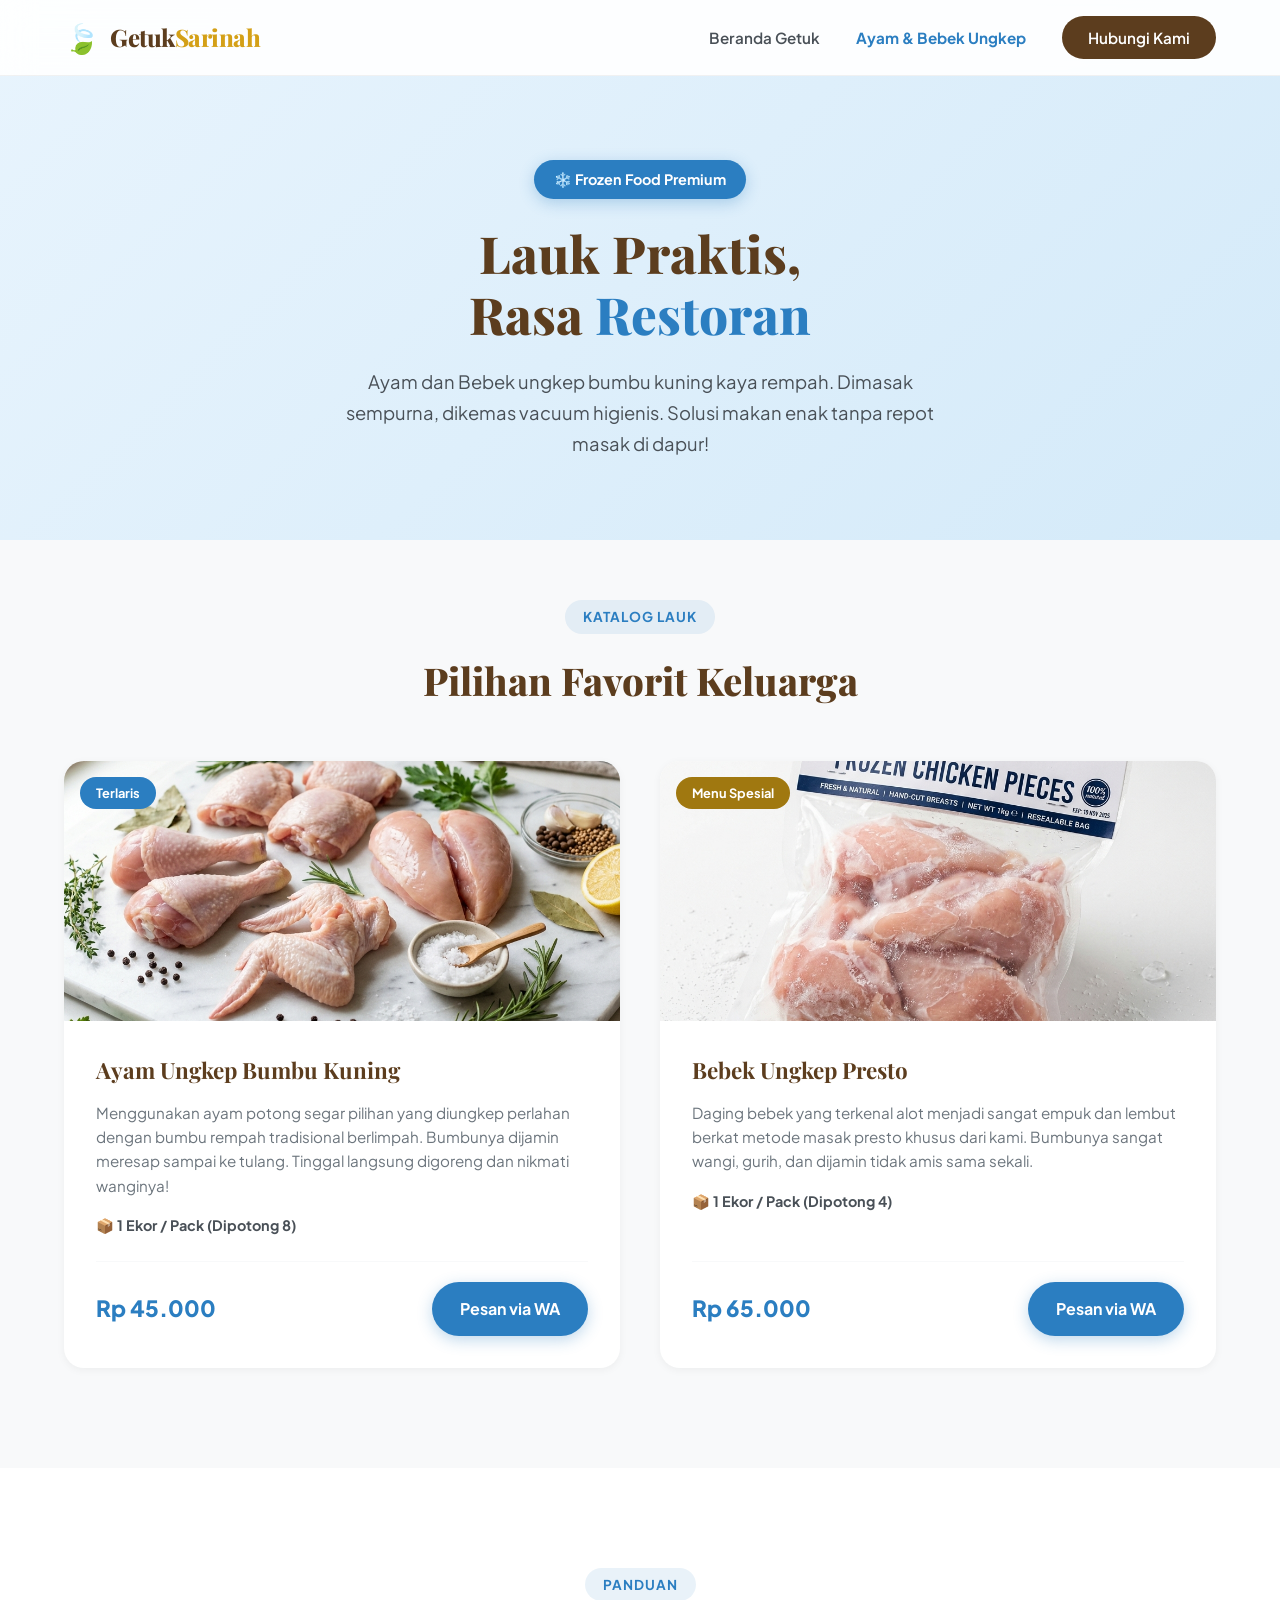
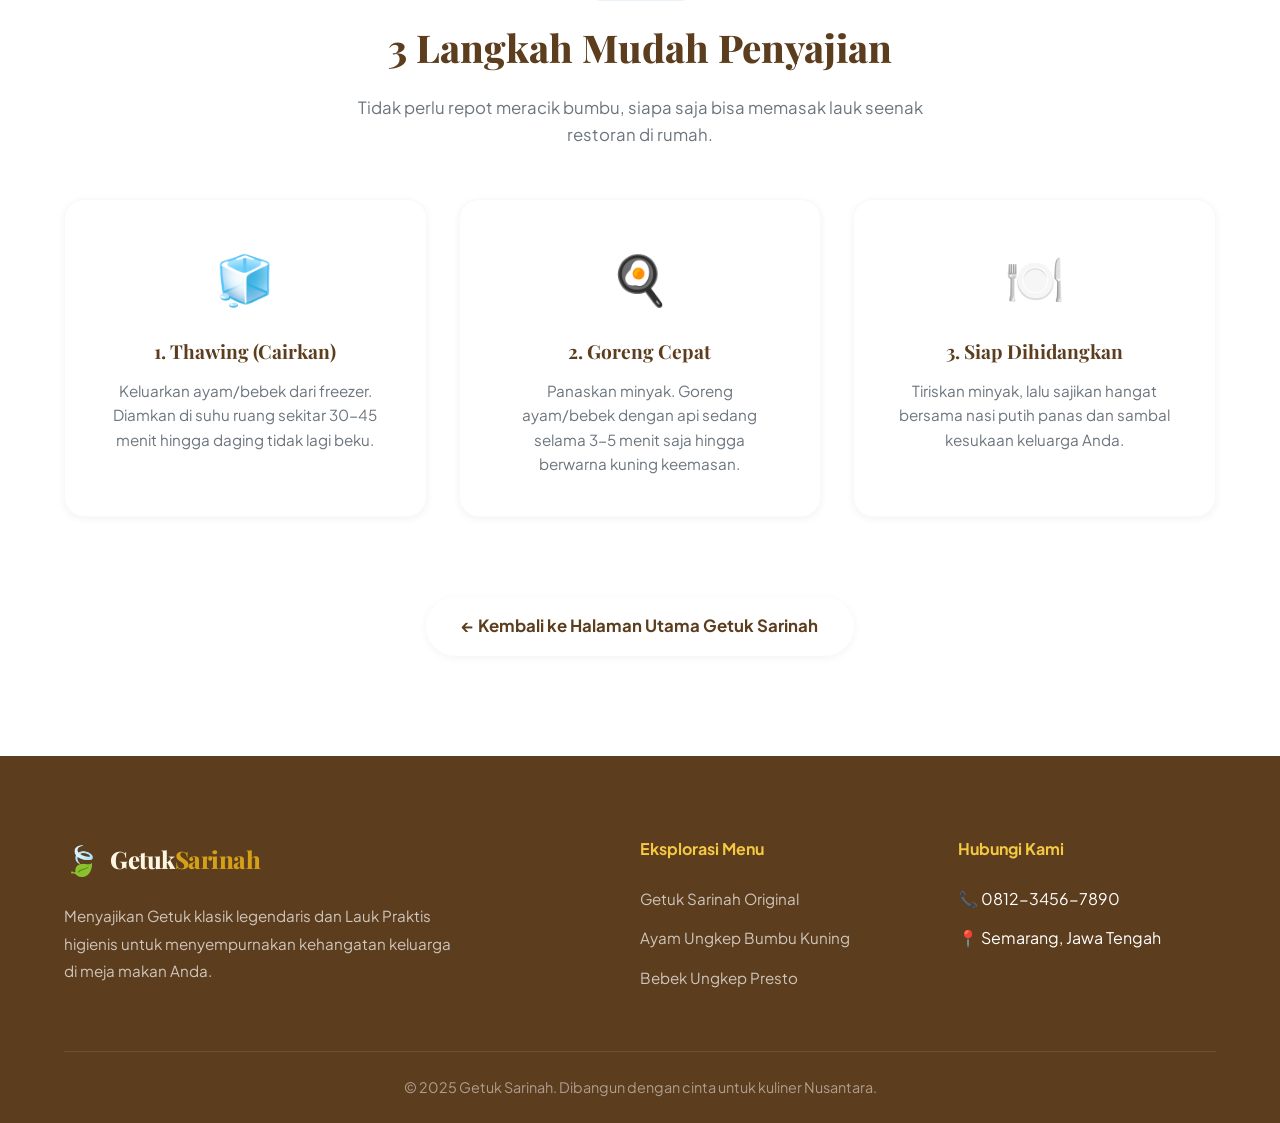
==== ayam.html @ 30c28d4f "initial commit: web for shopping" ====
<!DOCTYPE html>
<html lang="id">
<head>
  <meta charset="UTF-8" />
  <meta name="viewport" content="width=device-width, initial-scale=1.0" />
  <title>Lauk Praktis Ayam & Bebek Ungkep - Getuk Sarinah</title>
  <meta name="description" content="Lauk praktis Ayam & Bebek Ungkep bumbu kuning dari Getuk Sarinah. Siap goreng, lezat, dan higienis!" />
  <link rel="preconnect" href="https://fonts.googleapis.com" />
  <link rel="preconnect" href="https://fonts.gstatic.com" crossorigin />
  <link href="https://fonts.googleapis.com/css2?family=Playfair+Display:wght@600;700;800&family=Plus+Jakarta+Sans:wght@400;500;600;700&display=swap" rel="stylesheet" />
  <link rel="stylesheet" href="style.css" />
</head>
<body style="background: var(--gray-100);">

  <!-- NAVBAR -->
  <nav class="navbar" id="navbar">
    <div class="nav-container">
      <a href="index.html" class="logo">
        <span class="logo-icon">🍃</span>
        <span class="logo-text">Getuk<span class="logo-accent">Sarinah</span></span>
      </a>
      <ul class="nav-links" id="navLinks">
        <li><a href="index.html">Beranda Getuk</a></li>
        <li><a href="ayam.html" style="color: var(--blue); font-weight: 700;">Ayam & Bebek Ungkep</a></li>
        <li><a href="index.html#kontak" class="nav-cta">Hubungi Kami</a></li>
      </ul>
      <button class="hamburger" id="hamburger" aria-label="Menu">
        <span></span><span></span><span></span>
      </button>
    </div>
  </nav>

  <!-- HERO AYAM -->
  <section class="hero-ayam">
    <div class="hero-ayam-content">
      <span class="hero-badge blue">❄️ Frozen Food Premium</span>
      <h1>Lauk Praktis,<br/>Rasa <span class="highlight-blue">Restoran</span></h1>
      <p>Ayam dan Bebek ungkep bumbu kuning kaya rempah. Dimasak sempurna, dikemas vacuum higienis. Solusi makan enak tanpa repot masak di dapur!</p>
    </div>
  </section>

  <!-- PRODUK AYAM & BEBEK -->
  <section class="produk" id="produk" style="padding-top: 60px;">
    <div class="container">
      <div class="section-header">
        <span class="section-tag" style="background: rgba(43,126,193,0.1); color: var(--blue);">Katalog Lauk</span>
        <h2 class="section-title">Pilihan Favorit Keluarga</h2>
      </div>

      <div class="produk-grid">
        
        <!-- AYAM UNGKEP -->
        <div class="produk-card vertical">
          <div class="card-badge" style="background: var(--blue);">Terlaris</div>
          <div class="card-img-wrap">
            <img src="images/ayam_potong.png" alt="Ayam Ungkep Bumbu Kuning" loading="lazy"/>
          </div>
          <div class="card-body">
            <h4>Ayam Ungkep Bumbu Kuning</h4>
            <p>Menggunakan ayam potong segar pilihan yang diungkep perlahan dengan bumbu rempah tradisional berlimpah. Bumbunya dijamin meresap sampai ke tulang. Tinggal langsung digoreng dan nikmati wanginya!</p>
            <div class="card-weight">📦 1 Ekor / Pack (Dipotong 8)</div>
            <div class="card-footer">
              <span class="card-price" style="color: var(--blue);">Rp 45.000</span>
              <a href="https://wa.me/6281234567890?text=Halo! Saya mau pesan Ayam Ungkep Bumbu Kuning" target="_blank" class="btn-order" style="background: var(--blue); box-shadow: 0 4px 15px rgba(43,126,193,0.3);">Pesan via WA</a>
            </div>
          </div>
        </div>

        <!-- BEBEK UNGKEP -->
        <div class="produk-card vertical">
          <div class="card-badge" style="background: var(--mustard-dark);">Menu Spesial</div>
          <div class="card-img-wrap">
            <img src="images/ayam_frozen_hero.png" alt="Bebek Ungkep Presto" loading="lazy"/>
          </div>
          <div class="card-body">
            <h4>Bebek Ungkep Presto</h4>
            <p>Daging bebek yang terkenal alot menjadi sangat empuk dan lembut berkat metode masak presto khusus dari kami. Bumbunya sangat wangi, gurih, dan dijamin tidak amis sama sekali.</p>
            <div class="card-weight">📦 1 Ekor / Pack (Dipotong 4)</div>
            <div class="card-footer">
              <span class="card-price" style="color: var(--blue);">Rp 65.000</span>
              <a href="https://wa.me/6281234567890?text=Halo! Saya mau pesan Bebek Ungkep Presto" target="_blank" class="btn-order" style="background: var(--blue); box-shadow: 0 4px 15px rgba(43,126,193,0.3);">Pesan via WA</a>
            </div>
          </div>
        </div>

      </div>
    </div>
  </section>

  <!-- CARA PENYAJIAN -->
  <section class="penyajian" style="background: var(--white); padding: 100px 0;">
    <div class="container">
       <div class="section-header">
         <span class="section-tag" style="background: rgba(43,126,193,0.1); color: var(--blue);">Panduan</span>
         <h2 class="section-title">3 Langkah Mudah Penyajian</h2>
         <p class="section-desc">Tidak perlu repot meracik bumbu, siapa saja bisa memasak lauk seenak restoran di rumah.</p>
       </div>
       <div class="steps-grid">
         <div class="step-card">
           <div class="step-icon">🧊</div>
           <h4>1. Thawing (Cairkan)</h4>
           <p>Keluarkan ayam/bebek dari freezer. Diamkan di suhu ruang sekitar 30-45 menit hingga daging tidak lagi beku.</p>
         </div>
         <div class="step-card">
           <div class="step-icon">🍳</div>
           <h4>2. Goreng Cepat</h4>
           <p>Panaskan minyak. Goreng ayam/bebek dengan api sedang selama 3-5 menit saja hingga berwarna kuning keemasan.</p>
         </div>
         <div class="step-card">
           <div class="step-icon">🍽️</div>
           <h4>3. Siap Dihidangkan</h4>
           <p>Tiriskan minyak, lalu sajikan hangat bersama nasi putih panas dan sambal kesukaan keluarga Anda.</p>
         </div>
       </div>
       
       <div style="text-align: center; margin-top: 80px;">
        <a href="index.html" class="btn-secondary">← Kembali ke Halaman Utama Getuk Sarinah</a>
      </div>
    </div>
  </section>

  <!-- FOOTER -->
  <footer class="footer">
    <div class="container">
      <div class="footer-top" style="grid-template-columns: 2fr 1fr 1fr;">
        <div class="footer-brand">
          <a href="index.html" class="logo">
            <span class="logo-icon">🍃</span>
            <span class="logo-text">Getuk<span class="logo-accent">Sarinah</span></span>
          </a>
          <p>Menyajikan Getuk klasik legendaris dan Lauk Praktis higienis untuk menyempurnakan kehangatan keluarga di meja makan Anda.</p>
        </div>
        <div class="footer-links">
          <h5>Eksplorasi Menu</h5>
          <ul>
            <li><a href="index.html#produk">Getuk Sarinah Original</a></li>
            <li><a href="ayam.html">Ayam Ungkep Bumbu Kuning</a></li>
            <li><a href="ayam.html">Bebek Ungkep Presto</a></li>
          </ul>
        </div>
        <div class="footer-links">
          <h5>Hubungi Kami</h5>
          <ul>
            <li>📞 0812-3456-7890</li>
            <li>📍 Semarang, Jawa Tengah</li>
          </ul>
        </div>
      </div>
      <div class="footer-bottom">
        <p>© 2025 Getuk Sarinah. Dibangun dengan cinta untuk kuliner Nusantara.</p>
      </div>
    </div>
  </footer>

  <script src="script.js"></script>
</body>
</html>
---- style.css ----
/* ===== RESET & BASE ===== */
*, *::before, *::after { box-sizing: border-box; margin: 0; padding: 0; }

:root {
  --mustard: #D4A017;
  --mustard-light: #F5C842;
  --mustard-dark: #A07810;
  --brown: #5C3D1E;
  --brown-light: #8B5E3C;
  --cream: #FDF6E3;
  --cream-dark: #F5EDD0;
  --blue-frost: #E8F4FD;
  --blue: #2B7EC1;
  --white: #FFFFFF;
  --gray-100: #F8F9FA;
  --gray-200: #E9ECEF;
  --gray-500: #6C757D;
  --gray-700: #495057;
  --gray-900: #212529;
  --green: #25D366;
  --shadow-sm: 0 2px 8px rgba(0,0,0,0.05);
  --shadow-md: 0 8px 24px rgba(0,0,0,0.08);
  --shadow-lg: 0 16px 48px rgba(0,0,0,0.12);
  --radius: 20px;
  --radius-sm: 10px;
  --transition: all 0.3s cubic-bezier(0.4, 0, 0.2, 1);
}

html { scroll-behavior: smooth; }

body {
  font-family: 'Plus Jakarta Sans', sans-serif;
  background: var(--white);
  color: var(--gray-900);
  line-height: 1.6;
  overflow-x: hidden;
}

.container { max-width: 1200px; margin: 0 auto; padding: 0 24px; }
img { max-width: 100%; height: auto; display: block; }
a { text-decoration: none; color: inherit; }

/* ===== NAVBAR ===== */
.navbar {
  position: fixed; top: 0; left: 0; width: 100%; z-index: 1000;
  background: rgba(255,255,255,0.92); backdrop-filter: blur(16px);
  border-bottom: 1px solid rgba(0,0,0,0.05); transition: var(--transition);
}
.navbar.scrolled { box-shadow: var(--shadow-md); padding: 5px 0; }
.nav-container {
  max-width: 1200px; margin: 0 auto; padding: 0 24px;
  display: flex; align-items: center; justify-content: space-between; height: 75px; transition: var(--transition);
}
.logo { display: flex; align-items: center; gap: 10px; }
.logo-icon { font-size: 1.8rem; }
.logo-text { font-family: 'Playfair Display', serif; font-size: 1.5rem; font-weight: 800; color: var(--brown); letter-spacing: -0.5px; }
.logo-accent { color: var(--mustard); }
.nav-links { display: flex; align-items: center; gap: 36px; list-style: none; }
.nav-links a { font-size: 0.95rem; font-weight: 600; color: var(--gray-700); transition: var(--transition); position: relative; }
.nav-links a::after {
  content: ''; position: absolute; width: 0; height: 2px; bottom: -4px; left: 0;
  background-color: var(--mustard); transition: var(--transition);
}
.nav-links a:hover { color: var(--mustard-dark); }
.nav-links a:hover::after { width: 100%; }
.nav-cta {
  background: var(--brown); color: var(--white) !important;
  padding: 12px 26px; border-radius: 50px;
  font-weight: 600 !important; transition: var(--transition) !important;
}
.nav-cta::after { display: none; }
.nav-cta:hover { background: var(--mustard-dark) !important; transform: translateY(-2px); box-shadow: 0 4px 16px rgba(92, 61, 30, 0.3); }
.hamburger { display: none; flex-direction: column; gap: 5px; cursor: pointer; background: none; border: none; padding: 4px; }
.hamburger span { display: block; width: 24px; height: 2px; background: var(--brown); border-radius: 2px; transition: var(--transition); }

/* ===== SECTION HEADER ===== */
.section-header { text-align: center; margin-bottom: 50px; }
.section-tag {
  display: inline-block; background: rgba(212,160,23,0.1); color: var(--mustard-dark);
  padding: 6px 18px; border-radius: 50px; font-size: 0.85rem; font-weight: 700; margin-bottom: 16px; text-transform: uppercase; letter-spacing: 1px;
}
.section-title { font-family: 'Playfair Display', serif; font-size: clamp(2rem, 3vw, 2.8rem); font-weight: 800; color: var(--brown); margin-bottom: 16px; }
.section-desc { color: var(--gray-500); max-width: 600px; margin: 0 auto; font-size: 1.05rem; }

/* ===== HERO ===== */
.hero {
  min-height: 100vh; padding: 120px 24px 60px;
  background: linear-gradient(135deg, var(--cream) 0%, #FFF8E7 100%);
  position: relative; overflow: hidden; display: flex; align-items: center;
}
.hero-bg-shapes { position: absolute; inset: 0; pointer-events: none; }
.shape { position: absolute; border-radius: 50%; background: linear-gradient(135deg, rgba(212,160,23,0.08), rgba(245,200,66,0.04)); }
.shape-1 { width: 700px; height: 700px; top: -250px; right: -150px; }
.shape-2 { width: 500px; height: 500px; bottom: -200px; left: -150px; }

.hero-container {
  max-width: 1200px; margin: 0 auto; width: 100%;
  display: grid; grid-template-columns: 1fr 1fr; gap: 60px; align-items: center; position: relative; z-index: 2;
}
.hero-badge {
  display: inline-flex; align-items: center; gap: 8px;
  background: var(--white); color: var(--brown);
  padding: 8px 20px; border-radius: 50px; font-size: 0.9rem; font-weight: 700; margin-bottom: 24px;
  box-shadow: var(--shadow-sm);
}
.hero-title {
  font-family: 'Playfair Display', serif;
  font-size: clamp(2.5rem, 4.5vw, 4rem); font-weight: 800;
  color: var(--brown); line-height: 1.15; margin-bottom: 24px;
}
.highlight { color: var(--mustard-dark); }
.hero-desc { font-size: 1.1rem; color: var(--gray-700); max-width: 500px; margin-bottom: 40px; line-height: 1.7; }

.hero-actions { display: flex; gap: 16px; flex-wrap: wrap; }
.btn-primary {
  background: var(--mustard); color: var(--white); padding: 16px 36px; border-radius: 50px;
  font-weight: 700; font-size: 1.05rem; transition: var(--transition);
  box-shadow: 0 4px 15px rgba(212,160,23,0.3); border: none; cursor: pointer; display: inline-flex; align-items: center; gap: 10px;
}
.btn-primary:hover { transform: translateY(-3px); box-shadow: 0 8px 25px rgba(212,160,23,0.4); background: var(--mustard-dark); }
.btn-secondary {
  background: var(--white); color: var(--brown); padding: 16px 36px; border-radius: 50px;
  font-weight: 700; font-size: 1.05rem; transition: var(--transition); display: inline-flex; align-items: center;
  box-shadow: var(--shadow-sm);
}
.btn-secondary:hover { transform: translateY(-3px); box-shadow: var(--shadow-md); color: var(--mustard-dark); }

.hero-img-main {
  width: 100%; aspect-ratio: 1; border-radius: 30% 70% 70% 30% / 30% 30% 70% 70%;
  overflow: hidden; border: 8px solid var(--white); box-shadow: var(--shadow-lg);
  animation: morph 8s ease-in-out infinite; position: relative;
}
.hero-img-main img { width: 100%; height: 100%; object-fit: cover; }
@keyframes morph {
  0% { border-radius: 30% 70% 70% 30% / 30% 30% 70% 70%; }
  50% { border-radius: 60% 40% 30% 70% / 60% 30% 70% 40%; }
  100% { border-radius: 30% 70% 70% 30% / 30% 30% 70% 70%; }
}

/* ===== TENTANG KAMI ===== */
.about { padding: 100px 0; background: var(--white); }
.about-grid { display: grid; grid-template-columns: 1fr 1fr; gap: 60px; align-items: center; }
.about-img img { border-radius: var(--radius); box-shadow: var(--shadow-lg); width: 100%; height: auto; }
.about-text .section-tag { margin-bottom: 12px; }
.about-text .section-title { text-align: left; margin-bottom: 24px; font-size: 2.2rem; }
.about-text p { font-size: 1.05rem; color: var(--gray-700); margin-bottom: 20px; line-height: 1.8; }

/* ===== PRODUK GETHUK (HORIZONTAL CARD) ===== */
.produk { padding: 100px 0; background: var(--gray-100); }
.produk-card.horizontal {
  display: flex; flex-direction: row; background: var(--white);
  border-radius: var(--radius); overflow: hidden; box-shadow: var(--shadow-md);
  transition: var(--transition); max-width: 900px; margin: 0 auto;
}
.produk-card.horizontal:hover { transform: translateY(-5px); box-shadow: var(--shadow-lg); }
.produk-card.horizontal .card-img-wrap { width: 45%; height: auto; position: relative; }
.produk-card.horizontal .card-img-wrap img { width: 100%; height: 100%; object-fit: cover; position: absolute; inset: 0; }
.produk-card.horizontal .card-body { width: 55%; padding: 40px; display: flex; flex-direction: column; justify-content: center; }
.produk-card.horizontal .card-badge { display: inline-block; background: var(--mustard); color: var(--white); padding: 6px 16px; border-radius: 50px; font-size: 0.8rem; font-weight: 700; margin-bottom: 16px; align-self: flex-start; }
.produk-card.horizontal h4 { font-family: 'Playfair Display', serif; font-size: 1.8rem; color: var(--brown); margin-bottom: 12px; }
.produk-card.horizontal .desc { font-size: 1rem; color: var(--gray-500); margin-bottom: 20px; line-height: 1.6; }
.features-list { list-style: none; margin-bottom: 30px; }
.features-list li { color: var(--brown); font-weight: 600; font-size: 0.95rem; margin-bottom: 8px; }
.produk-card.horizontal .card-footer { display: flex; justify-content: space-between; align-items: flex-end; margin-top: auto; border-top: 1px solid var(--gray-100); padding-top: 24px; }
.produk-card.horizontal .card-weight { font-size: 0.9rem; color: var(--gray-500); margin-bottom: 8px; font-weight: 600; }
.produk-card.horizontal .card-price { font-size: 1.8rem; font-weight: 800; color: var(--mustard-dark); }
.btn-order { background: var(--green); color: var(--white); padding: 14px 28px; border-radius: 50px; font-size: 1rem; font-weight: 700; transition: var(--transition); display: inline-flex; align-items: center; justify-content: center; box-shadow: 0 4px 15px rgba(37,211,102,0.3); }
.btn-order:hover { background: #1ebe58; transform: translateY(-2px); box-shadow: 0 8px 20px rgba(37,211,102,0.4); }

/* ===== BANNER LAUK ===== */
.banner-lauk { padding: 40px 0 100px; background: var(--gray-100); }
.promo-banner {
  background: linear-gradient(135deg, var(--blue) 0%, #174b78 100%);
  border-radius: var(--radius); padding: 60px; text-align: center; color: var(--white);
  box-shadow: var(--shadow-lg); position: relative; overflow: hidden;
}
.promo-banner::before {
  content: ''; position: absolute; inset: 0;
  background: url("data:image/svg+xml,%3Csvg width='60' height='60' viewBox='0 0 60 60' xmlns='http://www.w3.org/2000/svg'%3E%3Cg fill='none' fill-rule='evenodd'%3E%3Cg fill='%23ffffff' fill-opacity='0.05'%3E%3Ccircle cx='30' cy='30' r='20'/%3E%3C/g%3E%3C/g%3E%3C/svg%3E");
}
.promo-content { position: relative; z-index: 2; max-width: 700px; margin: 0 auto; }
.promo-icon { font-size: 3.5rem; display: block; margin-bottom: 20px; animation: bounce 2s infinite; }
.promo-banner h2 { font-family: 'Playfair Display', serif; font-size: 2.2rem; margin-bottom: 16px; font-weight: 800; }
.promo-banner p { font-size: 1.1rem; color: rgba(255,255,255,0.9); margin-bottom: 32px; line-height: 1.7; }
.btn-primary.white { background: var(--white); color: var(--blue); box-shadow: 0 4px 20px rgba(0,0,0,0.15); }
.btn-primary.white:hover { background: var(--gray-100); color: #174b78; }
@keyframes bounce { 0%,100%{transform:translateY(0)} 50%{transform:translateY(-10px)} }

/* ===== KEUNGGULAN ===== */
.keunggulan { padding: 100px 0; background: var(--white); }
.keunggulan-grid { display: grid; grid-template-columns: repeat(3, 1fr); gap: 32px; }
.keung-card {
  background: var(--white); border: 1px solid var(--gray-200);
  border-radius: var(--radius); padding: 40px 32px; text-align: center;
  transition: var(--transition); box-shadow: var(--shadow-sm);
}
.keung-card:hover { transform: translateY(-8px); box-shadow: var(--shadow-md); border-color: var(--mustard-light); }
.keung-icon {
  width: 80px; height: 80px; margin: 0 auto 24px;
  background: var(--cream); border-radius: 50%; display: flex; align-items: center; justify-content: center;
  font-size: 2.5rem; color: var(--mustard-dark);
}
.keung-card h4 { font-family: 'Playfair Display', serif; font-size: 1.3rem; color: var(--brown); margin-bottom: 12px; font-weight: 700; }
.keung-card p { font-size: 0.95rem; color: var(--gray-500); line-height: 1.6; }

/* ===== CARA PENYAJIAN (AYAM PAGE) ===== */
.steps-grid { display: grid; grid-template-columns: repeat(3, 1fr); gap: 32px; }
.step-card { background: var(--white); border-radius: var(--radius); padding: 40px; text-align: center; box-shadow: var(--shadow-sm); border: 1px solid var(--gray-100); transition: var(--transition); }
.step-card:hover { transform: translateY(-5px); box-shadow: var(--shadow-md); }
.step-icon { font-size: 3rem; margin-bottom: 20px; }
.step-card h4 { font-family: 'Playfair Display', serif; font-size: 1.2rem; color: var(--brown); margin-bottom: 12px; font-weight: 700; }
.step-card p { font-size: 0.95rem; color: var(--gray-500); line-height: 1.6; }

/* ===== HERO AYAM ===== */
.hero-ayam {
  padding: 160px 24px 80px; text-align: center;
  background: linear-gradient(135deg, var(--blue-frost) 0%, #d4eaf9 100%);
  position: relative; overflow: hidden;
}
.hero-ayam-content { max-width: 800px; margin: 0 auto; position: relative; z-index: 2; }
.hero-badge.blue { background: var(--blue); color: var(--white); box-shadow: 0 4px 15px rgba(43,126,193,0.3); border: none; }
.hero-ayam h1 { font-family: 'Playfair Display', serif; font-size: clamp(2.5rem, 4vw, 3.5rem); font-weight: 800; color: var(--brown); line-height: 1.2; margin-bottom: 20px; }
.highlight-blue { color: var(--blue); }
.hero-ayam p { font-size: 1.15rem; color: var(--gray-700); line-height: 1.7; max-width: 600px; margin: 0 auto; }

/* ===== AYAM CARDS ===== */
.produk-grid { display: grid; grid-template-columns: repeat(auto-fit, minmax(320px, 1fr)); gap: 40px; justify-content: center; }
.produk-card.vertical {
  background: var(--white); border-radius: var(--radius); overflow: hidden;
  box-shadow: var(--shadow-sm); transition: var(--transition); position: relative;
  display: flex; flex-direction: column;
}
.produk-card.vertical:hover { transform: translateY(-8px); box-shadow: var(--shadow-lg); }
.produk-card.vertical .card-badge { position: absolute; top: 16px; left: 16px; z-index: 2; padding: 6px 16px; border-radius: 50px; font-size: 0.8rem; font-weight: 700; color: white; }
.produk-card.vertical .card-img-wrap { height: 260px; overflow: hidden; }
.produk-card.vertical .card-img-wrap img { width: 100%; height: 100%; object-fit: cover; transition: transform 0.5s ease; }
.produk-card.vertical:hover .card-img-wrap img { transform: scale(1.08); }
.produk-card.vertical .card-body { padding: 32px; display: flex; flex-direction: column; flex-grow: 1; }
.produk-card.vertical h4 { font-family: 'Playfair Display', serif; font-size: 1.4rem; font-weight: 700; color: var(--brown); margin-bottom: 12px; }
.produk-card.vertical p { font-size: 0.95rem; color: var(--gray-500); margin-bottom: 16px; line-height: 1.6; }
.produk-card.vertical .card-weight { font-size: 0.9rem; font-weight: 700; color: var(--gray-700); margin-bottom: 24px; }
.produk-card.vertical .card-footer { display: flex; align-items: center; justify-content: space-between; margin-top: auto; border-top: 1px solid var(--gray-100); padding-top: 20px; }
.produk-card.vertical .card-price { font-size: 1.4rem; font-weight: 800; }

/* ===== FAQ ===== */
.faq { padding: 100px 0; background: var(--gray-100); }
.faq-container { max-width: 800px; margin: 0 auto; background: var(--white); padding: 40px; border-radius: var(--radius); box-shadow: var(--shadow-sm); }
.faq-item { border-bottom: 1px solid var(--gray-200); margin-bottom: 16px; padding-bottom: 16px; }
.faq-item:last-child { border-bottom: none; margin-bottom: 0; padding-bottom: 0; }
.faq-question { display: flex; justify-content: space-between; align-items: center; cursor: pointer; font-weight: 700; color: var(--brown); font-size: 1.1rem; padding: 10px 0; transition: var(--transition); }
.faq-question:hover { color: var(--mustard-dark); }
.arrow { font-size: 0.8rem; transition: transform 0.3s ease; color: var(--mustard); }
.faq-answer { max-height: 0; overflow: hidden; transition: max-height 0.4s ease; color: var(--gray-700); }
.faq-answer p { margin: 0; padding: 10px 0 20px; font-size: 0.95rem; line-height: 1.7; }
.faq-item.active .faq-answer { max-height: 300px; }
.faq-item.active .arrow { transform: rotate(180deg); }

/* ===== KONTAK ===== */
.kontak { padding: 100px 0; background: var(--cream-dark); }
.kontak-wrapper { display: grid; grid-template-columns: 1fr 1fr; gap: 80px; align-items: center; }
.kontak-info h2 { font-family: 'Playfair Display', serif; font-size: 2.5rem; font-weight: 800; color: var(--brown); margin-bottom: 16px; }
.kontak-info p { color: var(--gray-700); margin-bottom: 32px; font-size: 1.1rem; line-height: 1.7; }
.kontak-list { list-style: none; display: flex; flex-direction: column; gap: 16px; }
.kontak-list li { font-size: 1rem; color: var(--gray-900); display: flex; align-items: center; gap: 12px; font-weight: 500; }
.icon-box { width: 40px; height: 40px; background: var(--white); border-radius: 50%; display: flex; align-items: center; justify-content: center; box-shadow: var(--shadow-sm); color: var(--mustard-dark); font-size: 1.1rem; }

.kontak-form-wrap { background: var(--white); border-radius: var(--radius); padding: 48px; box-shadow: var(--shadow-lg); }
.kontak-form h3 { font-family: 'Playfair Display', serif; font-size: 1.6rem; font-weight: 700; color: var(--brown); margin-bottom: 24px; }
.form-group { margin-bottom: 20px; }
.form-group label { display: block; font-size: 0.9rem; font-weight: 700; color: var(--gray-700); margin-bottom: 8px; }
.form-group input, .form-group textarea { width: 100%; padding: 14px 18px; border: 2px solid var(--gray-200); border-radius: var(--radius-sm); font-family: 'Plus Jakarta Sans', sans-serif; font-size: 1rem; transition: var(--transition); background: var(--gray-100); outline: none; }
.form-group input:focus, .form-group textarea:focus { border-color: var(--mustard); background: var(--white); box-shadow: 0 0 0 4px rgba(212,160,23,0.1); }
.form-group textarea { resize: vertical; min-height: 120px; }
.btn-primary.full { width: 100%; justify-content: center; font-size: 1.1rem; padding: 18px; }

/* ===== FOOTER ===== */
.footer { background: var(--brown); color: var(--white); padding: 80px 0 0; }
.footer-top { display: grid; grid-template-columns: 2fr 1fr 1fr; gap: 60px; padding-bottom: 60px; }
.footer-brand .logo-text { color: var(--cream); }
.footer-brand p { font-size: 0.95rem; color: rgba(255,255,255,0.7); margin-top: 20px; line-height: 1.8; max-width: 400px; }
.footer-links h5 { color: var(--mustard-light); font-size: 1rem; font-weight: 700; margin-bottom: 24px; }
.footer-links ul { list-style: none; display: flex; flex-direction: column; gap: 14px; }
.footer-links ul a { font-size: 0.95rem; color: rgba(255,255,255,0.7); transition: var(--transition); }
.footer-links ul a:hover { color: var(--white); padding-left: 5px; }
.footer-bottom { border-top: 1px solid rgba(255,255,255,0.1); padding: 24px 0; text-align: center; }
.footer-bottom p { font-size: 0.9rem; color: rgba(255,255,255,0.5); }

/* ===== RESPONSIVE ===== */
@media (max-width: 1024px) {
  .hero-container, .about-grid, .kontak-wrapper { grid-template-columns: 1fr; gap: 40px; }
  .hero-img-main { width: 80%; margin: 0 auto; max-width: 500px; }
  .about-img { order: -1; }
  .keunggulan-grid, .steps-grid { grid-template-columns: repeat(2, 1fr); }
  .produk-card.horizontal { flex-direction: column; }
  .produk-card.horizontal .card-img-wrap, .produk-card.horizontal .card-body { width: 100%; }
  .produk-card.horizontal .card-img-wrap { height: 300px; }
  .produk-card.horizontal .card-img-wrap img { position: relative; }
}
@media (max-width: 768px) {
  .nav-links { display: none; flex-direction: column; position: absolute; top: 75px; left: 0; width: 100%; background: var(--white); padding: 30px; box-shadow: var(--shadow-md); gap: 20px; }
  .nav-links.open { display: flex; }
  .hamburger { display: flex; }
  .hero { padding: 120px 16px 40px; text-align: center; }
  .hero-desc { margin: 0 auto 32px; }
  .hero-actions { justify-content: center; }
  .keunggulan-grid, .steps-grid, .footer-top { grid-template-columns: 1fr; }
  .promo-banner { padding: 40px 20px; }
  .kontak-form-wrap { padding: 30px 20px; }
}
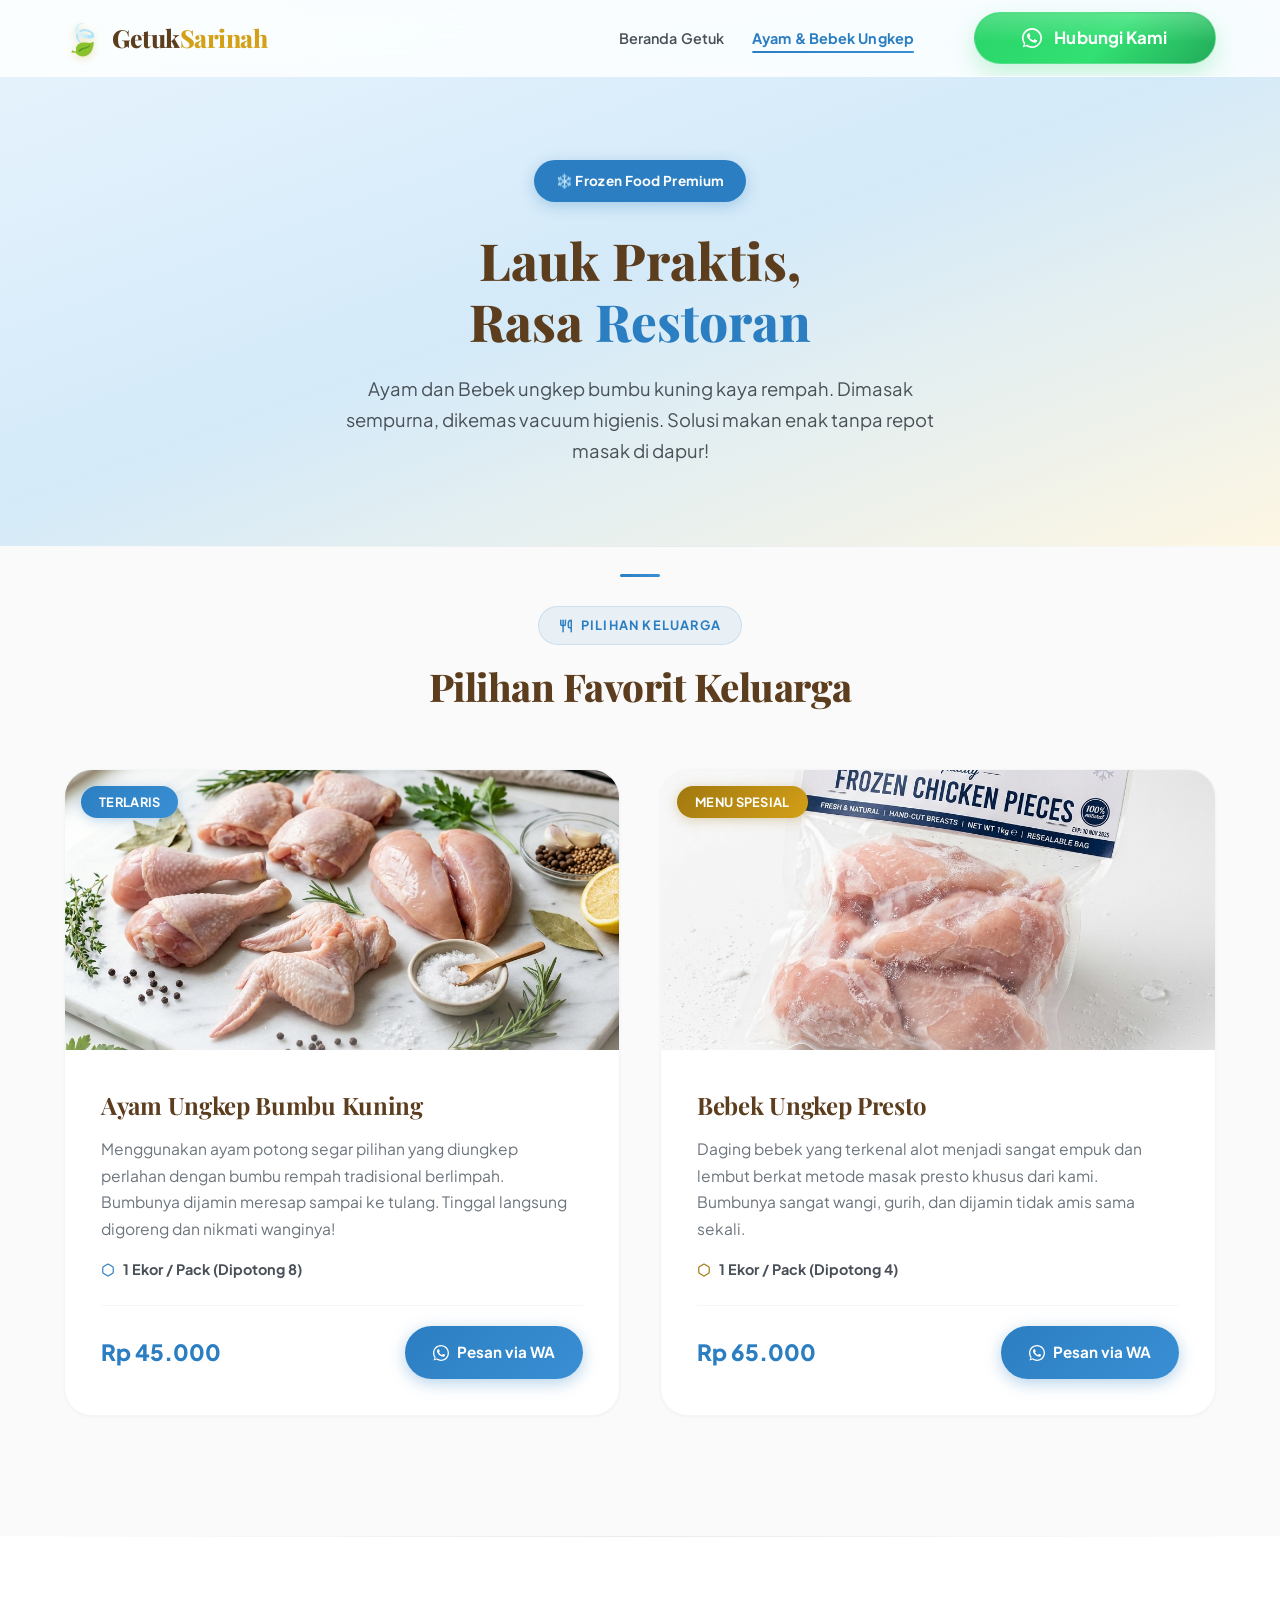
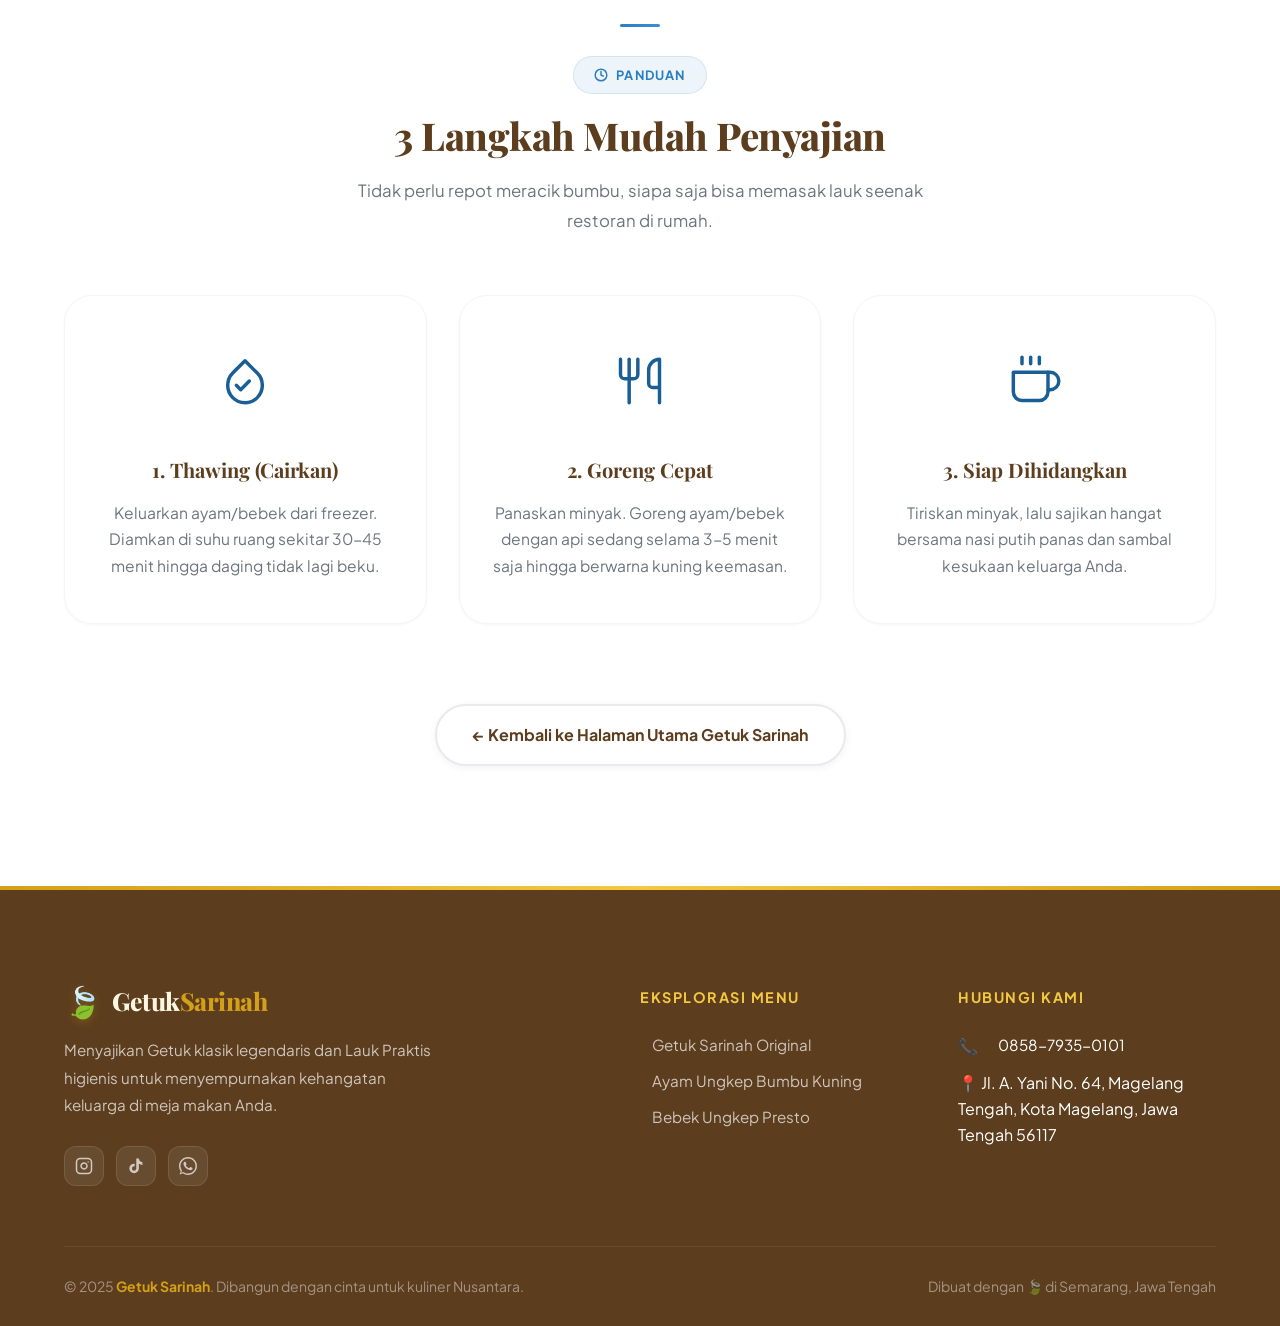
==== commit a35f604f: "added some design effects" ====
--- a/ayam.html
+++ b/ayam.html
@@ -10,7 +10,7 @@
   <link href="https://fonts.googleapis.com/css2?family=Playfair+Display:wght@600;700;800&family=Plus+Jakarta+Sans:wght@400;500;600;700&display=swap" rel="stylesheet" />
   <link rel="stylesheet" href="style.css" />
 </head>
-<body style="background: var(--gray-100);">
+<body class="page-ayam">
 
   <!-- NAVBAR -->
   <nav class="navbar" id="navbar">
@@ -20,9 +20,31 @@
         <span class="logo-text">Getuk<span class="logo-accent">Sarinah</span></span>
       </a>
       <ul class="nav-links" id="navLinks">
-        <li><a href="index.html">Beranda Getuk</a></li>
-        <li><a href="ayam.html" style="color: var(--blue); font-weight: 700;">Ayam & Bebek Ungkep</a></li>
-        <li><a href="index.html#kontak" class="nav-cta">Hubungi Kami</a></li>
+        <li>
+          <a href="index.html">
+            Beranda Getuk
+            <svg width="16" height="16" viewBox="0 0 24 24" fill="none" stroke="currentColor" stroke-width="2" stroke-linecap="round" stroke-linejoin="round">
+              <path d="M9 18l6-6-6-6"/>
+            </svg>
+          </a>
+        </li>
+        <li>
+          <a href="ayam.html" class="active">
+            Ayam & Bebek Ungkep
+            <svg width="16" height="16" viewBox="0 0 24 24" fill="none" stroke="currentColor" stroke-width="2" stroke-linecap="round" stroke-linejoin="round">
+              <path d="M9 18l6-6-6-6"/>
+            </svg>
+          </a>
+        </li>
+        <li>
+          <a href="https://wa.me/6285879350101" target="_blank" class="nav-cta pulse-glow">
+            <svg width="20" height="20" viewBox="0 0 24 24" fill="currentColor">
+              <path d="M17.472 14.382c-.297-.149-1.758-.867-2.03-.967-.273-.099-.471-.148-.67.15-.197.297-.767.966-.94 1.164-.173.199-.347.223-.644.075-.297-.15-1.255-.463-2.39-1.475-.883-.788-1.48-1.761-1.653-2.059-.173-.297-.018-.458.13-.606.134-.133.298-.347.446-.52.149-.174.198-.298.298-.497.099-.198.05-.371-.025-.52-.075-.149-.669-1.612-.916-2.207-.242-.579-.487-.5-.669-.51-.173-.008-.371-.01-.57-.01-.198 0-.52.074-.792.372-.272.297-1.04 1.016-1.04 2.479 0 1.462 1.065 2.875 1.213 3.074.149.198 2.096 3.2 5.077 4.487.709.306 1.262.489 1.694.625.712.227 1.36.195 1.871.118.571-.085 1.758-.719 2.006-1.413.248-.694.248-1.289.173-1.413-.074-.124-.272-.198-.57-.347z"/>
+              <path d="M12 0C5.373 0 0 5.373 0 12c0 2.625.846 5.059 2.284 7.034L.789 23.211l4.287-1.398A11.94 11.94 0 0 0 12 24c6.627 0 12-5.373 12-12S18.627 0 12 0zm0 22c-2.103 0-4.09-.65-5.773-1.767l-.413-.28-2.794.913.934-2.713-.297-.462A9.932 9.932 0 0 1 2 12C2 6.477 6.477 2 12 2s10 4.477 10 10-4.477 10-10 10z"/>
+            </svg>
+            Hubungi Kami
+          </a>
+        </li>
       </ul>
       <button class="hamburger" id="hamburger" aria-label="Menu">
         <span></span><span></span><span></span>
@@ -32,7 +54,7 @@
 
   <!-- HERO AYAM -->
   <section class="hero-ayam">
-    <div class="hero-ayam-content">
+    <div class="hero-ayam-content" data-animate="up">
       <span class="hero-badge blue">❄️ Frozen Food Premium</span>
       <h1>Lauk Praktis,<br/>Rasa <span class="highlight-blue">Restoran</span></h1>
       <p>Ayam dan Bebek ungkep bumbu kuning kaya rempah. Dimasak sempurna, dikemas vacuum higienis. Solusi makan enak tanpa repot masak di dapur!</p>
@@ -40,80 +62,134 @@
   </section>
 
   <!-- PRODUK AYAM & BEBEK -->
-  <section class="produk" id="produk" style="padding-top: 60px;">
+  <section class="produk" id="produk">
     <div class="container">
-      <div class="section-header">
-        <span class="section-tag" style="background: rgba(43,126,193,0.1); color: var(--blue);">Katalog Lauk</span>
-        <h2 class="section-title">Pilihan Favorit Keluarga</h2>
-      </div>
+      <div class="section-header" data-animate="up">
+         <span class="section-tag blue">
+           <svg width="14" height="14" viewBox="0 0 24 24" fill="none" stroke="var(--blue)" stroke-width="2.5" stroke-linecap="round" stroke-linejoin="round">
+             <path d="M3 2v7c0 1.1.9 2 2 2h4a2 2 0 0 0 2-2V2"/>
+             <path d="M7 2v20"/>
+             <path d="M21 15V2v0a5 5 0 0 0-5 5v6c0 1.1.9 2 2 2h3Zm0 0v7"/>
+           </svg>
+           Pilihan Keluarga
+         </span>
+         <h2 class="section-title">Pilihan Favorit Keluarga</h2>
+       </div>
 
       <div class="produk-grid">
         
         <!-- AYAM UNGKEP -->
-        <div class="produk-card vertical">
-          <div class="card-badge" style="background: var(--blue);">Terlaris</div>
+        <article class="produk-card vertical">
+          <div class="card-badge is-blue">Terlaris</div>
           <div class="card-img-wrap">
             <img src="images/ayam_potong.png" alt="Ayam Ungkep Bumbu Kuning" loading="lazy"/>
           </div>
           <div class="card-body">
             <h4>Ayam Ungkep Bumbu Kuning</h4>
             <p>Menggunakan ayam potong segar pilihan yang diungkep perlahan dengan bumbu rempah tradisional berlimpah. Bumbunya dijamin meresap sampai ke tulang. Tinggal langsung digoreng dan nikmati wanginya!</p>
-            <div class="card-weight">📦 1 Ekor / Pack (Dipotong 8)</div>
+            <div class="card-weight">
+              <svg width="14" height="14" viewBox="0 0 24 24" fill="none" stroke="var(--blue)" stroke-width="2" stroke-linecap="round" stroke-linejoin="round">
+                <path d="M21 16V8a2 2 0 0 0-1-1.73l-7-4a2 2 0 0 0-2 0l-7 4A2 2 0 0 0 3 8v8a2 2 0 0 0 1 1.73l7 4a2 2 0 0 0 2 0l7-4A2 2 0 0 0 21 16z"/>
+              </svg>
+              1 Ekor / Pack (Dipotong 8)
+            </div>
             <div class="card-footer">
-              <span class="card-price" style="color: var(--blue);">Rp 45.000</span>
-              <a href="https://wa.me/6281234567890?text=Halo! Saya mau pesan Ayam Ungkep Bumbu Kuning" target="_blank" class="btn-order" style="background: var(--blue); box-shadow: 0 4px 15px rgba(43,126,193,0.3);">Pesan via WA</a>
-            </div>
-          </div>
-        </div>
+              <span class="card-price is-blue">Rp 45.000</span>
+              <a href="https://wa.me/6285879350101?text=Halo!%20Saya%20mau%20pesan%20Ayam%20Ungkep%20Bumbu%20Kuning.%20Mohon%20informasinya." target="_blank" class="btn-order is-blue">
+                <svg width="16" height="16" viewBox="0 0 24 24" fill="currentColor">
+                  <path d="M17.472 14.382c-.297-.149-1.758-.867-2.03-.967-.273-.099-.471-.148-.67.15-.197.297-.767.966-.94 1.164-.173.199-.347.223-.644.075-.297-.15-1.255-.463-2.39-1.475-.883-.788-1.48-1.761-1.653-2.059-.173-.297-.018-.458.13-.606.134-.133.298-.347.446-.52.149-.174.198-.298.298-.497.099-.198.05-.371-.025-.52-.075-.149-.669-1.612-.916-2.207-.242-.579-.487-.5-.669-.51-.173-.008-.371-.01-.57-.01-.198 0-.52.074-.792.372-.272.297-1.04 1.016-1.04 2.479 0 1.462 1.065 2.875 1.213 3.074.149.198 2.096 3.2 5.077 4.487.709.306 1.262.489 1.694.625.712.227 1.36.195 1.871.118.571-.085 1.758-.719 2.006-1.413.248-.694.248-1.289.173-1.413-.074-.124-.272-.198-.57-.347z"/>
+                  <path d="M12 0C5.373 0 0 5.373 0 12c0 2.625.846 5.059 2.284 7.034L.789 23.211l4.287-1.398A11.94 11.94 0 0 0 12 24c6.627 0 12-5.373 12-12S18.627 0 12 0zm0 22c-2.103 0-4.09-.65-5.773-1.767l-.413-.28-2.794.913.934-2.713-.297-.462A9.932 9.932 0 0 1 2 12C2 6.477 6.477 2 12 2s10 4.477 10 10-4.477 10-10 10z"/>
+                </svg>
+                Pesan via WA
+              </a>
+            </div>
+          </div>
+        </article>
 
         <!-- BEBEK UNGKEP -->
-        <div class="produk-card vertical">
-          <div class="card-badge" style="background: var(--mustard-dark);">Menu Spesial</div>
+        <article class="produk-card vertical">
+          <div class="card-badge is-mustard">Menu Spesial</div>
           <div class="card-img-wrap">
             <img src="images/ayam_frozen_hero.png" alt="Bebek Ungkep Presto" loading="lazy"/>
           </div>
           <div class="card-body">
             <h4>Bebek Ungkep Presto</h4>
             <p>Daging bebek yang terkenal alot menjadi sangat empuk dan lembut berkat metode masak presto khusus dari kami. Bumbunya sangat wangi, gurih, dan dijamin tidak amis sama sekali.</p>
-            <div class="card-weight">📦 1 Ekor / Pack (Dipotong 4)</div>
+            <div class="card-weight">
+              <svg width="14" height="14" viewBox="0 0 24 24" fill="none" stroke="var(--mustard-dark)" stroke-width="2" stroke-linecap="round" stroke-linejoin="round">
+                <path d="M21 16V8a2 2 0 0 0-1-1.73l-7-4a2 2 0 0 0-2 0l-7 4A2 2 0 0 0 3 8v8a2 2 0 0 0 1 1.73l7 4a2 2 0 0 0 2 0l7-4A2 2 0 0 0 21 16z"/>
+              </svg>
+              1 Ekor / Pack (Dipotong 4)
+            </div>
             <div class="card-footer">
-              <span class="card-price" style="color: var(--blue);">Rp 65.000</span>
-              <a href="https://wa.me/6281234567890?text=Halo! Saya mau pesan Bebek Ungkep Presto" target="_blank" class="btn-order" style="background: var(--blue); box-shadow: 0 4px 15px rgba(43,126,193,0.3);">Pesan via WA</a>
-            </div>
-          </div>
-        </div>
+              <span class="card-price is-blue">Rp 65.000</span>
+              <a href="https://wa.me/6285879350101?text=Halo!%20Saya%20mau%20pesan%20Bebek%20Ungkep%20Presto.%20Mohon%20informasinya." target="_blank" class="btn-order is-blue">
+                <svg width="16" height="16" viewBox="0 0 24 24" fill="currentColor">
+                  <path d="M17.472 14.382c-.297-.149-1.758-.867-2.03-.967-.273-.099-.471-.148-.67.15-.197.297-.767.966-.94 1.164-.173.199-.347.223-.644.075-.297-.15-1.255-.463-2.39-1.475-.883-.788-1.48-1.761-1.653-2.059-.173-.297-.018-.458.13-.606.134-.133.298-.347.446-.52.149-.174.198-.298.298-.497.099-.198.05-.371-.025-.52-.075-.149-.669-1.612-.916-2.207-.242-.579-.487-.5-.669-.51-.173-.008-.371-.01-.57-.01-.198 0-.52.074-.792.372-.272.297-1.04 1.016-1.04 2.479 0 1.462 1.065 2.875 1.213 3.074.149.198 2.096 3.2 5.077 4.487.709.306 1.262.489 1.694.625.712.227 1.36.195 1.871.118.571-.085 1.758-.719 2.006-1.413.248-.694.248-1.289.173-1.413-.074-.124-.272-.198-.57-.347z"/>
+                  <path d="M12 0C5.373 0 0 5.373 0 12c0 2.625.846 5.059 2.284 7.034L.789 23.211l4.287-1.398A11.94 11.94 0 0 0 12 24c6.627 0 12-5.373 12-12S18.627 0 12 0zm0 22c-2.103 0-4.09-.65-5.773-1.767l-.413-.28-2.794.913.934-2.713-.297-.462A9.932 9.932 0 0 1 2 12C2 6.477 6.477 2 12 2s10 4.477 10 10-4.477 10-10 10z"/>
+                </svg>
+                Pesan via WA
+              </a>
+            </div>
+          </div>
+        </article>
 
       </div>
     </div>
   </section>
 
   <!-- CARA PENYAJIAN -->
-  <section class="penyajian" style="background: var(--white); padding: 100px 0;">
+  <section class="penyajian">
     <div class="container">
-       <div class="section-header">
-         <span class="section-tag" style="background: rgba(43,126,193,0.1); color: var(--blue);">Panduan</span>
+       <div class="section-header" data-animate="up">
+         <span class="section-tag blue">
+           <svg width="14" height="14" viewBox="0 0 24 24" fill="none" stroke="var(--blue)" stroke-width="2.5" stroke-linecap="round" stroke-linejoin="round">
+             <circle cx="12" cy="12" r="10"/>
+             <polyline points="12 6 12 12 16 14"/>
+           </svg>
+           Panduan
+         </span>
          <h2 class="section-title">3 Langkah Mudah Penyajian</h2>
          <p class="section-desc">Tidak perlu repot meracik bumbu, siapa saja bisa memasak lauk seenak restoran di rumah.</p>
        </div>
        <div class="steps-grid">
-         <div class="step-card">
-           <div class="step-icon">🧊</div>
+         <div class="step-card" data-animate="up" data-delay="100">
+           <div class="step-icon pulse-glow">
+             <svg width="52" height="52" viewBox="0 0 24 24" fill="none" stroke="var(--blue-dark)" stroke-width="1.6" stroke-linecap="round" stroke-linejoin="round">
+               <path d="M12 2.69l5.66 5.66a8 8 0 1 1-11.31 0z"/>
+               <path d="M8 14l2 2 4-4"/>
+             </svg>
+           </div>
            <h4>1. Thawing (Cairkan)</h4>
            <p>Keluarkan ayam/bebek dari freezer. Diamkan di suhu ruang sekitar 30-45 menit hingga daging tidak lagi beku.</p>
          </div>
          <div class="step-card">
-           <div class="step-icon">🍳</div>
+           <div class="step-icon">
+             <svg width="52" height="52" viewBox="0 0 24 24" fill="none" stroke="var(--blue-dark)" stroke-width="1.6" stroke-linecap="round" stroke-linejoin="round">
+               <path d="M3 2v7c0 1.1.9 2 2 2h4a2 2 0 0 0 2-2V2"/>
+               <path d="M7 2v20"/>
+               <path d="M21 15V2v0a5 5 0 0 0-5 5v6c0 1.1.9 2 2 2h3Zm0 0v7"/>
+             </svg>
+           </div>
            <h4>2. Goreng Cepat</h4>
            <p>Panaskan minyak. Goreng ayam/bebek dengan api sedang selama 3-5 menit saja hingga berwarna kuning keemasan.</p>
          </div>
          <div class="step-card">
-           <div class="step-icon">🍽️</div>
+           <div class="step-icon">
+             <svg width="52" height="52" viewBox="0 0 24 24" fill="none" stroke="var(--blue-dark)" stroke-width="1.6" stroke-linecap="round" stroke-linejoin="round">
+               <path d="M18 8h1a4 4 0 0 1 0 8h-1"/>
+               <path d="M2 8h16v9a4 4 0 0 1-4 4H6a4 4 0 0 1-4-4V8z"/>
+               <line x1="6" y1="1" x2="6" y2="4"/>
+               <line x1="10" y1="1" x2="10" y2="4"/>
+               <line x1="14" y1="1" x2="14" y2="4"/>
+             </svg>
+           </div>
            <h4>3. Siap Dihidangkan</h4>
            <p>Tiriskan minyak, lalu sajikan hangat bersama nasi putih panas dan sambal kesukaan keluarga Anda.</p>
          </div>
        </div>
        
-       <div style="text-align: center; margin-top: 80px;">
+       <div class="penyajian-cta">
         <a href="index.html" class="btn-secondary">← Kembali ke Halaman Utama Getuk Sarinah</a>
       </div>
     </div>
@@ -122,13 +198,33 @@
   <!-- FOOTER -->
   <footer class="footer">
     <div class="container">
-      <div class="footer-top" style="grid-template-columns: 2fr 1fr 1fr;">
+      <div class="footer-top">
         <div class="footer-brand">
           <a href="index.html" class="logo">
             <span class="logo-icon">🍃</span>
             <span class="logo-text">Getuk<span class="logo-accent">Sarinah</span></span>
           </a>
           <p>Menyajikan Getuk klasik legendaris dan Lauk Praktis higienis untuk menyempurnakan kehangatan keluarga di meja makan Anda.</p>
+          <div class="footer-social">
+            <a href="#" aria-label="Instagram">
+              <svg width="18" height="18" viewBox="0 0 24 24" fill="none" stroke="currentColor" stroke-width="2" stroke-linecap="round" stroke-linejoin="round">
+                <rect x="2" y="2" width="20" height="20" rx="5" ry="5"/>
+                <path d="M16 11.37A4 4 0 1 1 12.63 8 4 4 0 0 1 16 11.37z"/>
+                <line x1="17.5" y1="6.5" x2="17.51" y2="6.5"/>
+              </svg>
+            </a>
+            <a href="#" aria-label="TikTok">
+              <svg width="18" height="18" viewBox="0 0 24 24" fill="currentColor">
+                <path d="M19.59 6.69a4.83 4.83 0 0 1-3.77-4.25V2h-3.45v13.67a2.89 2.89 0 0 1-2.88 2.5 2.89 2.89 0 0 1-2.89-2.89 2.89 2.89 0 0 1 2.89-2.89c.28 0 .54.04.79.1V9.01a6.27 6.27 0 0 0-.79-.05 6.34 6.34 0 0 0-6.34 6.34 6.34 6.34 0 0 0 6.34 6.34 6.34 6.34 0 0 0 6.33-6.34V9.01a8.16 8.16 0 0 0 4.77 1.52V7.12a4.85 4.85 0 0 1-1-.43z"/>
+              </svg>
+            </a>
+            <a href="https://wa.me/6285879350101" aria-label="WhatsApp">
+              <svg width="18" height="18" viewBox="0 0 24 24" fill="currentColor">
+                <path d="M17.472 14.382c-.297-.149-1.758-.867-2.03-.967-.273-.099-.471-.148-.67.15-.197.297-.767.966-.94 1.164-.173.199-.347.223-.644.075-.297-.15-1.255-.463-2.39-1.475-.883-.788-1.48-1.761-1.653-2.059-.173-.297-.018-.458.13-.606.134-.133.298-.347.446-.52.149-.174.198-.298.298-.497.099-.198.05-.371-.025-.52-.075-.149-.669-1.612-.916-2.207-.242-.579-.487-.5-.669-.51-.173-.008-.371-.01-.57-.01-.198 0-.52.074-.792.372-.272.297-1.04 1.016-1.04 2.479 0 1.462 1.065 2.875 1.213 3.074.149.198 2.096 3.2 5.077 4.487.709.306 1.262.489 1.694.625.712.227 1.36.195 1.871.118.571-.085 1.758-.719 2.006-1.413.248-.694.248-1.289.173-1.413-.074-.124-.272-.198-.57-.347z"/>
+                <path d="M12 0C5.373 0 0 5.373 0 12c0 2.625.846 5.059 2.284 7.034L.789 23.211l4.287-1.398A11.94 11.94 0 0 0 12 24c6.627 0 12-5.373 12-12S18.627 0 12 0zm0 22c-2.103 0-4.09-.65-5.773-1.767l-.413-.28-2.794.913.934-2.713-.297-.462A9.932 9.932 0 0 1 2 12C2 6.477 6.477 2 12 2s10 4.477 10 10-4.477 10-10 10z"/>
+              </svg>
+            </a>
+          </div>
         </div>
         <div class="footer-links">
           <h5>Eksplorasi Menu</h5>
@@ -141,16 +237,24 @@
         <div class="footer-links">
           <h5>Hubungi Kami</h5>
           <ul>
-            <li>📞 0812-3456-7890</li>
-            <li>📍 Semarang, Jawa Tengah</li>
+            <li>📞 <a href="https://wa.me/6285879350101" target="_blank" style="color: inherit; text-decoration: none;">0858-7935-0101</a></li>
+            <li>📍 Jl. A. Yani No. 64, Magelang Tengah, Kota Magelang, Jawa Tengah 56117</li>
           </ul>
         </div>
       </div>
       <div class="footer-bottom">
-        <p>© 2025 Getuk Sarinah. Dibangun dengan cinta untuk kuliner Nusantara.</p>
-      </div>
+          <p>© 2025 <span class="footer-bottom-brand">Getuk Sarinah</span>. Dibangun dengan cinta untuk kuliner Nusantara.</p>
+          <p>Dibuat dengan 🍃 di Semarang, Jawa Tengah</p>
+        </div>
     </div>
   </footer>
+
+  <!-- SCROLL TO TOP -->
+  <button class="scroll-top" id="scrollTop" aria-label="Scroll to top">
+    <svg width="20" height="20" viewBox="0 0 24 24" fill="none" stroke="currentColor" stroke-width="2.5" stroke-linecap="round" stroke-linejoin="round">
+      <path d="M18 15L12 9L6 15"/>
+    </svg>
+  </button>
 
   <script src="script.js"></script>
 </body>
--- a/style.css
+++ b/style.css
@@ -1,5 +1,11 @@
 /* ===== RESET & BASE ===== */
-*, *::before, *::after { box-sizing: border-box; margin: 0; padding: 0; }
+*,
+*::before,
+*::after {
+  box-sizing: border-box;
+  margin: 0;
+  padding: 0;
+}
 
 :root {
   --mustard: #D4A017;
@@ -11,22 +17,37 @@
   --cream-dark: #F5EDD0;
   --blue-frost: #E8F4FD;
   --blue: #2B7EC1;
+  --blue-dark: #1A5E96;
   --white: #FFFFFF;
-  --gray-100: #F8F9FA;
-  --gray-200: #E9ECEF;
+  --gray-50: #FAFAFA;
+  --gray-100: #F4F5F7;
+  --gray-200: #E8EAED;
+  --gray-300: #D0D5DD;
   --gray-500: #6C757D;
   --gray-700: #495057;
   --gray-900: #212529;
   --green: #25D366;
-  --shadow-sm: 0 2px 8px rgba(0,0,0,0.05);
-  --shadow-md: 0 8px 24px rgba(0,0,0,0.08);
-  --shadow-lg: 0 16px 48px rgba(0,0,0,0.12);
+  --green-dark: #1EBE58;
+  --shadow-xs: 0 1px 3px rgba(0, 0, 0, 0.04);
+  --shadow-sm: 0 2px 8px rgba(0, 0, 0, 0.05);
+  --shadow-md: 0 8px 24px rgba(0, 0, 0, 0.08);
+  --shadow-lg: 0 16px 48px rgba(0, 0, 0, 0.12);
+  --shadow-xl: 0 24px 64px rgba(0, 0, 0, 0.15);
+  --shadow-glow: 0 8px 32px rgba(212, 160, 23, 0.25);
+  --shadow-card: 0 4px 20px rgba(92, 61, 30, 0.08);
   --radius: 20px;
-  --radius-sm: 10px;
+  --radius-sm: 12px;
+  --radius-lg: 28px;
+  --radius-full: 9999px;
   --transition: all 0.3s cubic-bezier(0.4, 0, 0.2, 1);
-}
-
-html { scroll-behavior: smooth; }
+  --transition-spring: all 0.45s cubic-bezier(0.34, 1.56, 0.64, 1);
+  --border: rgba(0, 0, 0, 0.08);
+  --focus-ring: rgba(212, 160, 23, 0.22);
+}
+
+html {
+  scroll-behavior: smooth;
+}
 
 body {
   font-family: 'Plus Jakarta Sans', sans-serif;
@@ -34,276 +55,2283 @@
   color: var(--gray-900);
   line-height: 1.6;
   overflow-x: hidden;
-}
-
-.container { max-width: 1200px; margin: 0 auto; padding: 0 24px; }
-img { max-width: 100%; height: auto; display: block; }
-a { text-decoration: none; color: inherit; }
+  -webkit-font-smoothing: antialiased;
+  text-rendering: optimizeLegibility;
+}
+
+::-webkit-scrollbar {
+  width: 8px;
+}
+
+::-webkit-scrollbar-track {
+  background: var(--gray-100);
+}
+
+::-webkit-scrollbar-thumb {
+  background: linear-gradient(180deg, var(--mustard), var(--mustard-dark));
+  border-radius: 4px;
+}
+
+::-webkit-scrollbar-thumb:hover {
+  background: linear-gradient(180deg, var(--mustard-light), var(--mustard));
+}
+
+::selection {
+  background: rgba(212, 160, 23, 0.2);
+  color: var(--brown);
+}
+
+.container {
+  max-width: 1200px;
+  margin: 0 auto;
+  padding: 0 24px;
+}
+
+button,
+input,
+textarea {
+  font-family: inherit;
+}
+
+section[id] {
+  scroll-margin-top: 96px;
+}
+
+a:focus-visible,
+button:focus-visible,
+input:focus-visible,
+textarea:focus-visible {
+  outline: none;
+  box-shadow: 0 0 0 4px var(--focus-ring);
+}
+
+body.page-ayam {
+  background: var(--gray-100);
+}
+
+img {
+  max-width: 100%;
+  height: auto;
+  display: block;
+}
+
+a {
+  text-decoration: none;
+  color: inherit;
+}
 
 /* ===== NAVBAR ===== */
 .navbar {
-  position: fixed; top: 0; left: 0; width: 100%; z-index: 1000;
-  background: rgba(255,255,255,0.92); backdrop-filter: blur(16px);
-  border-bottom: 1px solid rgba(0,0,0,0.05); transition: var(--transition);
-}
-.navbar.scrolled { box-shadow: var(--shadow-md); padding: 5px 0; }
+  position: fixed;
+  top: 0;
+  left: 0;
+  width: 100%;
+  max-width: 100vw;
+  overflow-x: hidden;
+  z-index: 1000;
+  background: rgba(255, 255, 255, 0.85);
+  backdrop-filter: blur(20px) saturate(1.8);
+  -webkit-backdrop-filter: blur(20px) saturate(1.8);
+  border-bottom: 1px solid transparent;
+  transition: all 0.4s cubic-bezier(0.4, 0, 0.2, 1);
+}
+
+.navbar.scrolled {
+  background: rgba(255, 255, 255, 0.97);
+  border-bottom-color: rgba(212, 160, 23, 0.12);
+  box-shadow: 0 1px 20px rgba(92, 61, 30, 0.06),
+              0 4px 16px rgba(0, 0, 0, 0.04);
+}
+
+.navbar.scrolled .nav-container {
+  height: 64px;
+}
+
 .nav-container {
-  max-width: 1200px; margin: 0 auto; padding: 0 24px;
-  display: flex; align-items: center; justify-content: space-between; height: 75px; transition: var(--transition);
-}
-.logo { display: flex; align-items: center; gap: 10px; }
-.logo-icon { font-size: 1.8rem; }
-.logo-text { font-family: 'Playfair Display', serif; font-size: 1.5rem; font-weight: 800; color: var(--brown); letter-spacing: -0.5px; }
-.logo-accent { color: var(--mustard); }
-.nav-links { display: flex; align-items: center; gap: 36px; list-style: none; }
-.nav-links a { font-size: 0.95rem; font-weight: 600; color: var(--gray-700); transition: var(--transition); position: relative; }
+  max-width: 1200px;
+  margin: 0 auto;
+  padding: 0 24px;
+  display: flex;
+  align-items: center;
+  justify-content: space-between;
+  height: 76px;
+  transition: all 0.4s cubic-bezier(0.4, 0, 0.2, 1);
+}
+
+.logo {
+  display: flex;
+  align-items: center;
+  gap: 10px;
+  text-decoration: none;
+  transition: var(--transition-spring);
+}
+
+.logo:hover {
+  transform: scale(1.03);
+}
+
+.logo-icon {
+  font-size: 1.9rem;
+  line-height: 1;
+  filter: drop-shadow(0 2px 4px rgba(212, 160, 23, 0.3));
+}
+
+.logo-text {
+  font-family: 'Playfair Display', serif;
+  font-size: 1.55rem;
+  font-weight: 800;
+  color: var(--brown);
+  letter-spacing: -0.5px;
+  line-height: 1;
+}
+
+.logo-accent {
+  color: var(--mustard);
+}
+
+.nav-links {
+  display: flex;
+  align-items: center;
+  gap: 32px;
+  list-style: none;
+}
+
+.nav-links a {
+  font-size: 0.9rem;
+  font-weight: 600;
+  color: var(--gray-700);
+  transition: color 0.25s ease;
+  position: relative;
+  padding: 4px 0;
+  letter-spacing: 0.1px;
+}
+
 .nav-links a::after {
-  content: ''; position: absolute; width: 0; height: 2px; bottom: -4px; left: 0;
-  background-color: var(--mustard); transition: var(--transition);
-}
-.nav-links a:hover { color: var(--mustard-dark); }
-.nav-links a:hover::after { width: 100%; }
+  content: '';
+  position: absolute;
+  width: 0;
+  height: 2px;
+  bottom: -2px;
+  left: 50%;
+  transform: translateX(-50%);
+  background: linear-gradient(90deg, var(--mustard), var(--mustard-light));
+  border-radius: 2px;
+  transition: width 0.35s cubic-bezier(0.4, 0, 0.2, 1);
+}
+
+.nav-links a:hover {
+  color: var(--brown);
+}
+
+.nav-links a:hover::after {
+  width: 100%;
+}
+
+.nav-links a.active {
+  color: var(--brown);
+  font-weight: 700;
+}
+
+.nav-links a.active::after {
+  width: 100%;
+}
+
+.page-ayam .nav-links a.active {
+  color: var(--blue);
+}
+
+.page-ayam .nav-links a.active::after {
+  background: linear-gradient(90deg, var(--blue), #3A8FD4);
+}
+
 .nav-cta {
-  background: var(--brown); color: var(--white) !important;
-  padding: 12px 26px; border-radius: 50px;
-  font-weight: 600 !important; transition: var(--transition) !important;
-}
-.nav-cta::after { display: none; }
-.nav-cta:hover { background: var(--mustard-dark) !important; transform: translateY(-2px); box-shadow: 0 4px 16px rgba(92, 61, 30, 0.3); }
-.hamburger { display: none; flex-direction: column; gap: 5px; cursor: pointer; background: none; border: none; padding: 4px; }
-.hamburger span { display: block; width: 24px; height: 2px; background: var(--brown); border-radius: 2px; transition: var(--transition); }
+  background: linear-gradient(135deg, #25D366 0%, #2EE070 55%, #1FAA56 100%);
+  color: var(--white) !important;
+  padding: 15px 40px 15px 24px;
+  border-radius: var(--radius-full);
+  border: 1px solid rgba(255, 255, 255, 0.22);
+  font-weight: 700 !important;
+  transition: background 0.3s ease, transform 0.3s ease, box-shadow 0.3s ease, border-color 0.3s ease;
+  box-shadow: 0 10px 24px rgba(37, 211, 102, 0.24), inset 0 1px 0 rgba(255, 255, 255, 0.16);
+  letter-spacing: 0.15px;
+  font-size: 1.05rem !important;
+  display: inline-flex;
+  align-items: center;
+  justify-content: center;
+  gap: 12px;
+  margin-left: 22px;
+  min-height: 52px;
+  min-width: 242px;
+  line-height: 1;
+  white-space: nowrap;
+  position: relative;
+  overflow: hidden;
+  z-index: 1;
+}
+
+.nav-cta::before {
+  content: '';
+  position: absolute;
+  inset: 1px;
+  border-radius: inherit;
+  background: linear-gradient(180deg, rgba(255, 255, 255, 0.22) 0%, rgba(255, 255, 255, 0.02) 58%);
+  pointer-events: none;
+}
+
+.nav-cta::after {
+  display: none;
+}
+
+.nav-cta > * {
+  position: relative;
+  z-index: 1;
+}
+
+.nav-cta svg {
+  width: 20px;
+  height: 20px;
+  flex-shrink: 0;
+}
+
+.nav-cta:hover {
+  background: linear-gradient(135deg, #22C55E 0%, #2EE070 50%, #1B9E4B 100%);
+  border-color: rgba(255, 255, 255, 0.34);
+  box-shadow: 0 14px 30px rgba(37, 211, 102, 0.3), inset 0 1px 0 rgba(255, 255, 255, 0.2);
+  transform: translateY(-2px);
+}
+
+.hamburger {
+  display: none;
+  flex-direction: column;
+  gap: 5px;
+  cursor: pointer;
+  background: none;
+  border: none;
+  padding: 6px;
+  border-radius: var(--radius-sm);
+  transition: var(--transition);
+}
+
+.hamburger:hover {
+  background: var(--gray-100);
+}
+
+.hamburger span {
+  display: block;
+  width: 22px;
+  height: 2px;
+  background: var(--brown);
+  border-radius: 2px;
+  transition: var(--transition);
+}
+
+.hamburger.open span:nth-child(1) {
+  transform: rotate(45deg) translate(5px, 6px);
+}
+
+.hamburger.open span:nth-child(2) {
+  opacity: 0;
+  transform: scaleX(0);
+}
+
+.hamburger.open span:nth-child(3) {
+  transform: rotate(-45deg) translate(5px, -6px);
+}
 
 /* ===== SECTION HEADER ===== */
-.section-header { text-align: center; margin-bottom: 50px; }
+.section-header {
+  text-align: center;
+  margin-bottom: 60px;
+  position: relative;
+}
+
+.section-header::before {
+  content: '';
+  position: absolute;
+  top: -32px;
+  left: 50%;
+  transform: translateX(-50%);
+  width: 40px;
+  height: 3px;
+  background: linear-gradient(90deg, var(--mustard), var(--mustard-light));
+  border-radius: 2px;
+}
+
+.section-header:has(.section-tag.blue)::before {
+  background: linear-gradient(90deg, var(--blue), #3A8FD4);
+}
+
 .section-tag {
-  display: inline-block; background: rgba(212,160,23,0.1); color: var(--mustard-dark);
-  padding: 6px 18px; border-radius: 50px; font-size: 0.85rem; font-weight: 700; margin-bottom: 16px; text-transform: uppercase; letter-spacing: 1px;
-}
-.section-title { font-family: 'Playfair Display', serif; font-size: clamp(2rem, 3vw, 2.8rem); font-weight: 800; color: var(--brown); margin-bottom: 16px; }
-.section-desc { color: var(--gray-500); max-width: 600px; margin: 0 auto; font-size: 1.05rem; }
+  display: inline-flex;
+  align-items: center;
+  gap: 8px;
+  background: rgba(212, 160, 23, 0.1);
+  color: var(--mustard-dark);
+  padding: 8px 20px;
+  border-radius: var(--radius-full);
+  font-size: 0.8rem;
+  font-weight: 700;
+  margin-bottom: 18px;
+  text-transform: uppercase;
+  letter-spacing: 1.2px;
+  border: 1px solid rgba(212, 160, 23, 0.15);
+}
+
+.section-tag.blue {
+  background: rgba(43, 126, 193, 0.08);
+  color: var(--blue);
+  border-color: rgba(43, 126, 193, 0.15);
+}
+
+.section-title {
+  font-family: 'Playfair Display', serif;
+  font-size: clamp(2.1rem, 3vw, 2.9rem);
+  font-weight: 800;
+  color: var(--brown);
+  margin-bottom: 18px;
+  letter-spacing: -0.5px;
+  line-height: 1.2;
+}
+
+.section-desc {
+  color: var(--gray-500);
+  max-width: 600px;
+  margin: 0 auto;
+  font-size: 1.05rem;
+  line-height: 1.75;
+}
 
 /* ===== HERO ===== */
 .hero {
-  min-height: 100vh; padding: 120px 24px 60px;
-  background: linear-gradient(135deg, var(--cream) 0%, #FFF8E7 100%);
-  position: relative; overflow: hidden; display: flex; align-items: center;
-}
-.hero-bg-shapes { position: absolute; inset: 0; pointer-events: none; }
-.shape { position: absolute; border-radius: 50%; background: linear-gradient(135deg, rgba(212,160,23,0.08), rgba(245,200,66,0.04)); }
-.shape-1 { width: 700px; height: 700px; top: -250px; right: -150px; }
-.shape-2 { width: 500px; height: 500px; bottom: -200px; left: -150px; }
+  min-height: 100vh;
+  padding: 120px 24px 60px;
+  background:
+    radial-gradient(ellipse 80% 50% at 50% -10%, rgba(212,160,23,0.08) 0%, transparent 60%),
+    linear-gradient(160deg, var(--cream) 0%, #FFF8E7 50%, #FEF3D0 100%);
+  position: relative;
+  overflow: hidden;
+  display: flex;
+  align-items: center;
+}
+
+.hero-bg-shapes {
+  position: absolute;
+  inset: 0;
+  pointer-events: none;
+  overflow: hidden;
+}
+
+.hero-dots {
+  position: absolute;
+  inset: 0;
+  background-image:
+    radial-gradient(circle, rgba(212,160,23,0.12) 1.5px, transparent 1.5px);
+  background-size: 40px 40px;
+  opacity: 0.5;
+}
+
+.hero-dot-overlay {
+  position: absolute;
+  inset: 0;
+  background: radial-gradient(ellipse 60% 80% at 80% 20%, rgba(255,255,255,0.6) 0%, transparent 60%);
+  pointer-events: none;
+}
+
+.shape {
+  position: absolute;
+  border-radius: 50%;
+}
+
+.shape-1 {
+  width: 900px;
+  height: 900px;
+  top: -350px;
+  right: -250px;
+  background: radial-gradient(circle, rgba(212,160,23,0.14) 0%, rgba(245,200,66,0.06) 40%, transparent 70%);
+  animation: float-slow 14s ease-in-out infinite;
+}
+
+.shape-2 {
+  width: 700px;
+  height: 700px;
+  bottom: -300px;
+  left: -250px;
+  background: radial-gradient(circle, rgba(245,200,66,0.12) 0%, rgba(212,160,23,0.04) 40%, transparent 70%);
+  animation: float-slow 12s ease-in-out infinite reverse;
+}
+
+.shape-3 {
+  width: 350px;
+  height: 350px;
+  top: 35%;
+  left: 8%;
+  background: radial-gradient(circle, rgba(212,160,23,0.07) 0%, transparent 70%);
+  animation: float-slow 18s ease-in-out infinite;
+  animation-delay: -6s;
+}
+
+.shape-4 {
+  width: 120px;
+  height: 120px;
+  top: 20%;
+  right: 15%;
+  background: radial-gradient(circle, rgba(212,160,23,0.08) 0%, transparent 70%);
+  animation: float-slow 8s ease-in-out infinite;
+  animation-delay: -3s;
+}
+
+.shape-5 {
+  width: 60px;
+  height: 60px;
+  bottom: 30%;
+  right: 25%;
+  background: radial-gradient(circle, rgba(245,200,66,0.15) 0%, transparent 70%);
+  animation: float-slow 6s ease-in-out infinite;
+  animation-delay: -2s;
+}
+
+.floating-badge {
+  position: absolute;
+  background: var(--white);
+  border-radius: var(--radius-full);
+  box-shadow: var(--shadow-lg);
+  padding: 12px 18px;
+  display: flex;
+  align-items: center;
+  gap: 8px;
+  font-size: 0.875rem;
+  font-weight: 700;
+  color: var(--brown);
+  animation: float-badge 6s ease-in-out infinite;
+  border: 1px solid rgba(255,255,255,0.8);
+  white-space: nowrap;
+}
+
+.floating-badge:nth-child(5) {
+  top: 18%;
+  right: 8%;
+  animation-delay: -1s;
+}
+
+.floating-badge:nth-child(6) {
+  bottom: 25%;
+  left: 5%;
+  animation-delay: -3s;
+}
+
+@keyframes float-badge {
+  0%, 100% { transform: translateY(0) rotate(-2deg); }
+  50% { transform: translateY(-12px) rotate(2deg); }
+}
+
+@keyframes float-slow {
+  0%, 100% { transform: translate(0, 0) scale(1); }
+  33% { transform: translate(20px, -30px) scale(1.02); }
+  66% { transform: translate(-15px, 20px) scale(0.98); }
+}
 
 .hero-container {
-  max-width: 1200px; margin: 0 auto; width: 100%;
-  display: grid; grid-template-columns: 1fr 1fr; gap: 60px; align-items: center; position: relative; z-index: 2;
-}
+  max-width: 1200px;
+  margin: 0 auto;
+  width: 100%;
+  display: grid;
+  grid-template-columns: 1fr 1fr;
+  gap: 80px;
+  align-items: center;
+  position: relative;
+  z-index: 2;
+}
+
+.hero-text {
+  position: relative;
+}
+
 .hero-badge {
-  display: inline-flex; align-items: center; gap: 8px;
-  background: var(--white); color: var(--brown);
-  padding: 8px 20px; border-radius: 50px; font-size: 0.9rem; font-weight: 700; margin-bottom: 24px;
-  box-shadow: var(--shadow-sm);
-}
+  display: inline-flex;
+  align-items: center;
+  gap: 8px;
+  background: rgba(255, 255, 255, 0.9);
+  color: var(--brown);
+  padding: 10px 22px;
+  border-radius: var(--radius-full);
+  font-size: 0.85rem;
+  font-weight: 700;
+  margin-bottom: 28px;
+  box-shadow: var(--shadow-md);
+  border: 1px solid rgba(255,255,255,0.6);
+  letter-spacing: 0.3px;
+  backdrop-filter: blur(8px);
+}
+
+.hero-badge svg {
+  flex-shrink: 0;
+}
+
 .hero-title {
   font-family: 'Playfair Display', serif;
-  font-size: clamp(2.5rem, 4.5vw, 4rem); font-weight: 800;
-  color: var(--brown); line-height: 1.15; margin-bottom: 24px;
-}
-.highlight { color: var(--mustard-dark); }
-.hero-desc { font-size: 1.1rem; color: var(--gray-700); max-width: 500px; margin-bottom: 40px; line-height: 1.7; }
-
-.hero-actions { display: flex; gap: 16px; flex-wrap: wrap; }
+  font-size: clamp(2.8rem, 4.5vw, 4.2rem);
+  font-weight: 800;
+  color: var(--brown);
+  line-height: 1.08;
+  margin-bottom: 28px;
+  letter-spacing: -0.8px;
+}
+
+.highlight {
+  color: var(--mustard);
+  position: relative;
+  display: inline-block;
+}
+
+.highlight::after {
+  content: '';
+  position: absolute;
+  bottom: 3px;
+  left: 0;
+  width: 100%;
+  height: 10px;
+  background: linear-gradient(90deg, rgba(212,160,23,0.22), rgba(245,200,66,0.12));
+  border-radius: 4px;
+  z-index: -1;
+}
+
+.hero-desc {
+  font-size: 1.1rem;
+  color: var(--gray-700);
+  max-width: 520px;
+  margin-bottom: 44px;
+  line-height: 1.8;
+  font-weight: 400;
+}
+
+.hero-actions {
+  display: flex;
+  gap: 16px;
+  flex-wrap: wrap;
+  align-items: center;
+}
+
 .btn-primary {
-  background: var(--mustard); color: var(--white); padding: 16px 36px; border-radius: 50px;
-  font-weight: 700; font-size: 1.05rem; transition: var(--transition);
-  box-shadow: 0 4px 15px rgba(212,160,23,0.3); border: none; cursor: pointer; display: inline-flex; align-items: center; gap: 10px;
-}
-.btn-primary:hover { transform: translateY(-3px); box-shadow: 0 8px 25px rgba(212,160,23,0.4); background: var(--mustard-dark); }
+  background: var(--mustard);
+  color: var(--white);
+  padding: 16px 36px;
+  border-radius: var(--radius-full);
+  font-weight: 700;
+  font-size: 1rem;
+  transition: background 0.3s ease, transform 0.3s ease, box-shadow 0.3s ease;
+  box-shadow: 0 4px 20px rgba(212, 160, 23, 0.35);
+  border: none;
+  cursor: pointer;
+  display: inline-flex;
+  align-items: center;
+  gap: 10px;
+}
+
+.btn-primary:hover {
+  background: var(--mustard-dark);
+  transform: translateY(-3px);
+  box-shadow: 0 12px 32px rgba(160, 120, 16, 0.45);
+}
+
+.btn-primary:active {
+  transform: translateY(-1px);
+}
+
 .btn-secondary {
-  background: var(--white); color: var(--brown); padding: 16px 36px; border-radius: 50px;
-  font-weight: 700; font-size: 1.05rem; transition: var(--transition); display: inline-flex; align-items: center;
+  background: var(--white);
+  color: var(--brown);
+  padding: 16px 36px;
+  border-radius: var(--radius-full);
+  font-weight: 700;
+  font-size: 1rem;
+  transition: var(--transition-spring);
+  display: inline-flex;
+  align-items: center;
+  gap: 10px;
   box-shadow: var(--shadow-sm);
-}
-.btn-secondary:hover { transform: translateY(-3px); box-shadow: var(--shadow-md); color: var(--mustard-dark); }
+  border: 2px solid var(--gray-200);
+}
+
+.btn-secondary:hover {
+  transform: translateY(-3px) scale(1.02);
+  box-shadow: var(--shadow-md);
+  border-color: var(--mustard-light);
+  color: var(--mustard-dark);
+}
+
+.hero-img-wrapper {
+  position: relative;
+  padding: 24px;
+}
+
+.hero-img-wrapper::before {
+  content: '';
+  position: absolute;
+  inset: 0;
+  background: linear-gradient(135deg, rgba(212,160,23,0.08), rgba(245,200,66,0.04));
+  border-radius: 50% 30% 50% 30% / 40% 50% 40% 60%;
+  filter: blur(20px);
+  z-index: 0;
+}
 
 .hero-img-main {
-  width: 100%; aspect-ratio: 1; border-radius: 30% 70% 70% 30% / 30% 30% 70% 70%;
-  overflow: hidden; border: 8px solid var(--white); box-shadow: var(--shadow-lg);
-  animation: morph 8s ease-in-out infinite; position: relative;
-}
-.hero-img-main img { width: 100%; height: 100%; object-fit: cover; }
+  width: 100%;
+  aspect-ratio: 1;
+  border-radius: 42% 58% 52% 48% / 48% 42% 58% 52%;
+  overflow: hidden;
+  border: 5px solid rgba(255,255,255,0.9);
+  box-shadow:
+    var(--shadow-xl),
+    0 0 0 1px rgba(212,160,23,0.1),
+    inset 0 0 40px rgba(255,255,255,0.1);
+  animation: morph 12s ease-in-out infinite;
+  position: relative;
+  z-index: 1;
+}
+
+.hero-img-main::after {
+  content: '';
+  position: absolute;
+  inset: -24px;
+  border-radius: inherit;
+  border: 1.5px dashed rgba(212, 160, 23, 0.18);
+  animation: spin-slow 35s linear infinite;
+  pointer-events: none;
+}
+
+@keyframes spin-slow {
+  from { transform: rotate(0deg); }
+  to { transform: rotate(360deg); }
+}
+
+.hero-img-main img {
+  width: 100%;
+  height: 100%;
+  object-fit: cover;
+}
+
 @keyframes morph {
-  0% { border-radius: 30% 70% 70% 30% / 30% 30% 70% 70%; }
-  50% { border-radius: 60% 40% 30% 70% / 60% 30% 70% 40%; }
-  100% { border-radius: 30% 70% 70% 30% / 30% 30% 70% 70%; }
+  0%   { border-radius: 42% 58% 52% 48% / 48% 42% 58% 52%; }
+  20%  { border-radius: 52% 48% 60% 40% / 58% 52% 42% 48%; }
+  40%  { border-radius: 38% 62% 48% 52% / 42% 58% 52% 38%; }
+  60%  { border-radius: 55% 45% 55% 45% / 45% 52% 48% 55%; }
+  80%  { border-radius: 48% 52% 40% 60% / 52% 40% 60% 48%; }
+  100% { border-radius: 42% 58% 52% 48% / 48% 42% 58% 52%; }
 }
 
 /* ===== TENTANG KAMI ===== */
-.about { padding: 100px 0; background: var(--white); }
-.about-grid { display: grid; grid-template-columns: 1fr 1fr; gap: 60px; align-items: center; }
-.about-img img { border-radius: var(--radius); box-shadow: var(--shadow-lg); width: 100%; height: auto; }
-.about-text .section-tag { margin-bottom: 12px; }
-.about-text .section-title { text-align: left; margin-bottom: 24px; font-size: 2.2rem; }
-.about-text p { font-size: 1.05rem; color: var(--gray-700); margin-bottom: 20px; line-height: 1.8; }
+.about {
+  padding: 120px 0;
+  background: var(--white);
+  position: relative;
+}
+
+.about::before {
+  content: '';
+  position: absolute;
+  top: 0;
+  left: 0;
+  right: 0;
+  height: 1px;
+  background: linear-gradient(90deg, transparent, var(--gray-200), transparent);
+}
+
+.about-grid {
+  display: grid;
+  grid-template-columns: 1fr 1fr;
+  gap: 80px;
+  align-items: center;
+}
+
+.about-img {
+  position: relative;
+}
+
+.about-img::before {
+  content: '';
+  position: absolute;
+  inset: -20px;
+  background: linear-gradient(135deg, rgba(212,160,23,0.08), rgba(245,200,66,0.04));
+  border-radius: var(--radius-lg);
+  z-index: 0;
+}
+
+.about-img img {
+  border-radius: var(--radius-lg);
+  box-shadow: var(--shadow-xl);
+  width: 100%;
+  height: auto;
+  position: relative;
+  z-index: 1;
+  transition: var(--transition-spring);
+}
+
+.about-img:hover img {
+  transform: scale(1.02) rotate(0.5deg);
+}
+
+.about-text {
+  position: relative;
+}
+
+.about-text .section-tag {
+  margin-bottom: 12px;
+}
+
+.about-text .section-title {
+  text-align: left;
+  margin-bottom: 24px;
+  font-size: 2.2rem;
+  letter-spacing: -0.5px;
+}
+
+.about-text p {
+  font-size: 1.05rem;
+  color: var(--gray-700);
+  margin-bottom: 20px;
+  line-height: 1.8;
+}
 
 /* ===== PRODUK GETHUK (HORIZONTAL CARD) ===== */
-.produk { padding: 100px 0; background: var(--gray-100); }
+.produk {
+  padding: 120px 0;
+  background: var(--gray-50);
+  position: relative;
+}
+
+.produk::before {
+  content: '';
+  position: absolute;
+  top: 0;
+  left: 0;
+  right: 0;
+  height: 1px;
+  background: linear-gradient(90deg, transparent, var(--gray-200), transparent);
+}
+
 .produk-card.horizontal {
-  display: flex; flex-direction: row; background: var(--white);
-  border-radius: var(--radius); overflow: hidden; box-shadow: var(--shadow-md);
-  transition: var(--transition); max-width: 900px; margin: 0 auto;
-}
-.produk-card.horizontal:hover { transform: translateY(-5px); box-shadow: var(--shadow-lg); }
-.produk-card.horizontal .card-img-wrap { width: 45%; height: auto; position: relative; }
-.produk-card.horizontal .card-img-wrap img { width: 100%; height: 100%; object-fit: cover; position: absolute; inset: 0; }
-.produk-card.horizontal .card-body { width: 55%; padding: 40px; display: flex; flex-direction: column; justify-content: center; }
-.produk-card.horizontal .card-badge { display: inline-block; background: var(--mustard); color: var(--white); padding: 6px 16px; border-radius: 50px; font-size: 0.8rem; font-weight: 700; margin-bottom: 16px; align-self: flex-start; }
-.produk-card.horizontal h4 { font-family: 'Playfair Display', serif; font-size: 1.8rem; color: var(--brown); margin-bottom: 12px; }
-.produk-card.horizontal .desc { font-size: 1rem; color: var(--gray-500); margin-bottom: 20px; line-height: 1.6; }
-.features-list { list-style: none; margin-bottom: 30px; }
-.features-list li { color: var(--brown); font-weight: 600; font-size: 0.95rem; margin-bottom: 8px; }
-.produk-card.horizontal .card-footer { display: flex; justify-content: space-between; align-items: flex-end; margin-top: auto; border-top: 1px solid var(--gray-100); padding-top: 24px; }
-.produk-card.horizontal .card-weight { font-size: 0.9rem; color: var(--gray-500); margin-bottom: 8px; font-weight: 600; }
-.produk-card.horizontal .card-price { font-size: 1.8rem; font-weight: 800; color: var(--mustard-dark); }
-.btn-order { background: var(--green); color: var(--white); padding: 14px 28px; border-radius: 50px; font-size: 1rem; font-weight: 700; transition: var(--transition); display: inline-flex; align-items: center; justify-content: center; box-shadow: 0 4px 15px rgba(37,211,102,0.3); }
-.btn-order:hover { background: #1ebe58; transform: translateY(-2px); box-shadow: 0 8px 20px rgba(37,211,102,0.4); }
+  display: flex;
+  flex-direction: row;
+  background: var(--white);
+  border-radius: var(--radius-lg);
+  overflow: hidden;
+  box-shadow: var(--shadow-card);
+  transition: var(--transition-spring);
+  max-width: 960px;
+  margin: 0 auto;
+  border: 1px solid var(--gray-100);
+}
+
+.produk-card.horizontal:hover {
+  transform: translateY(-8px) scale(1.01);
+  box-shadow: var(--shadow-xl);
+  border-color: rgba(212, 160, 23, 0.15);
+}
+
+.produk-card.horizontal .card-img-wrap {
+  width: 45%;
+  height: auto;
+  position: relative;
+}
+
+.produk-card.horizontal .card-img-wrap img {
+  width: 100%;
+  height: 100%;
+  object-fit: cover;
+  position: absolute;
+  inset: 0;
+}
+
+.produk-card.horizontal .card-body {
+  width: 55%;
+  padding: 44px;
+  display: flex;
+  flex-direction: column;
+  justify-content: center;
+}
+
+.produk-card.horizontal .card-badge {
+  display: inline-flex;
+  align-items: center;
+  gap: 6px;
+  background: linear-gradient(135deg, var(--mustard) 0%, var(--mustard-light) 100%);
+  color: var(--white);
+  padding: 6px 18px;
+  border-radius: var(--radius-full);
+  font-size: 0.8rem;
+  font-weight: 700;
+  margin-bottom: 16px;
+  align-self: flex-start;
+  letter-spacing: 0.5px;
+  text-transform: uppercase;
+  box-shadow: 0 2px 12px rgba(212, 160, 23, 0.3);
+}
+
+.produk-card.horizontal h4 {
+  font-family: 'Playfair Display', serif;
+  font-size: 1.9rem;
+  color: var(--brown);
+  margin-bottom: 14px;
+  letter-spacing: -0.3px;
+}
+
+.produk-card.horizontal .desc {
+  font-size: 1rem;
+  color: var(--gray-500);
+  margin-bottom: 20px;
+  line-height: 1.7;
+}
+
+.features-list {
+  list-style: none;
+  margin-bottom: 30px;
+  display: grid;
+  grid-template-columns: 1fr 1fr;
+  gap: 8px;
+}
+
+.features-list li {
+  color: var(--brown);
+  font-weight: 600;
+  font-size: 0.9rem;
+  padding: 6px 0;
+  display: flex;
+  align-items: center;
+  gap: 8px;
+  border-bottom: 1px dashed var(--gray-200);
+}
+
+.produk-card.horizontal .card-footer {
+  display: flex;
+  justify-content: space-between;
+  align-items: flex-end;
+  margin-top: auto;
+  border-top: 1px solid var(--gray-100);
+  padding-top: 24px;
+  gap: 16px;
+}
+
+.produk-card.horizontal .card-weight {
+  font-size: 0.9rem;
+  color: var(--gray-500);
+  margin-bottom: 8px;
+  font-weight: 600;
+}
+
+.produk-card.horizontal .card-price {
+  font-size: 1.9rem;
+  font-weight: 800;
+  color: var(--mustard-dark);
+  letter-spacing: -0.5px;
+}
+
+.btn-order {
+  background: linear-gradient(135deg, var(--green) 0%, #2EE070 100%);
+  color: var(--white);
+  padding: 14px 28px;
+  border-radius: var(--radius-full);
+  font-size: 0.95rem;
+  font-weight: 700;
+  transition: var(--transition-spring);
+  display: inline-flex;
+  align-items: center;
+  justify-content: center;
+  gap: 8px;
+  box-shadow: 0 4px 16px rgba(37, 211, 102, 0.35);
+  white-space: nowrap;
+}
+
+.btn-order:hover {
+  background: linear-gradient(135deg, var(--green-dark) 0%, var(--green) 100%);
+  transform: translateY(-2px) scale(1.03);
+  box-shadow: 0 8px 24px rgba(37, 211, 102, 0.45);
+}
+
+.btn-order.is-blue {
+  background: linear-gradient(135deg, var(--blue) 0%, #3A8FD4 100%);
+  box-shadow: 0 4px 16px rgba(43, 126, 193, 0.35);
+}
+
+.btn-order.is-blue:hover {
+  background: linear-gradient(135deg, var(--blue-dark) 0%, var(--blue) 100%);
+  box-shadow: 0 8px 24px rgba(43, 126, 193, 0.45);
+}
+
+.card-badge.is-blue {
+  background: linear-gradient(135deg, var(--blue) 0%, #3A8FD4 100%);
+  box-shadow: 0 2px 12px rgba(43, 126, 193, 0.3);
+}
+
+.card-badge.is-mustard {
+  background: linear-gradient(135deg, var(--mustard-dark) 0%, var(--mustard) 100%);
+  box-shadow: 0 2px 12px rgba(160, 120, 16, 0.3);
+}
+
+.card-price.is-blue {
+  color: var(--blue);
+}
+
+.page-ayam .produk {
+  padding-top: 60px;
+}
+
+.penyajian {
+  background: var(--white);
+  padding: 120px 0;
+  position: relative;
+}
+
+.penyajian::before {
+  content: '';
+  position: absolute;
+  top: 0;
+  left: 0;
+  right: 0;
+  height: 1px;
+  background: linear-gradient(90deg, transparent, var(--gray-200), transparent);
+}
+
+.penyajian-cta {
+  text-align: center;
+  margin-top: 80px;
+}
 
 /* ===== BANNER LAUK ===== */
-.banner-lauk { padding: 40px 0 100px; background: var(--gray-100); }
+.banner-lauk {
+  padding: 40px 0 120px;
+  background: var(--gray-50);
+  position: relative;
+}
+
+.banner-lauk::before {
+  content: '';
+  position: absolute;
+  top: 0;
+  left: 0;
+  right: 0;
+  height: 1px;
+  background: linear-gradient(90deg, transparent, var(--gray-200), transparent);
+}
+
 .promo-banner {
-  background: linear-gradient(135deg, var(--blue) 0%, #174b78 100%);
-  border-radius: var(--radius); padding: 60px; text-align: center; color: var(--white);
-  box-shadow: var(--shadow-lg); position: relative; overflow: hidden;
-}
+  background: linear-gradient(135deg, var(--blue) 0%, var(--blue-dark) 100%);
+  border-radius: var(--radius-lg);
+  padding: 72px 60px;
+  text-align: center;
+  color: var(--white);
+  box-shadow: 0 20px 60px rgba(43, 126, 193, 0.3);
+  position: relative;
+  overflow: hidden;
+}
+
 .promo-banner::before {
-  content: ''; position: absolute; inset: 0;
+  content: '';
+  position: absolute;
+  inset: 0;
   background: url("data:image/svg+xml,%3Csvg width='60' height='60' viewBox='0 0 60 60' xmlns='http://www.w3.org/2000/svg'%3E%3Cg fill='none' fill-rule='evenodd'%3E%3Cg fill='%23ffffff' fill-opacity='0.05'%3E%3Ccircle cx='30' cy='30' r='20'/%3E%3C/g%3E%3C/g%3E%3C/svg%3E");
 }
-.promo-content { position: relative; z-index: 2; max-width: 700px; margin: 0 auto; }
-.promo-icon { font-size: 3.5rem; display: block; margin-bottom: 20px; animation: bounce 2s infinite; }
-.promo-banner h2 { font-family: 'Playfair Display', serif; font-size: 2.2rem; margin-bottom: 16px; font-weight: 800; }
-.promo-banner p { font-size: 1.1rem; color: rgba(255,255,255,0.9); margin-bottom: 32px; line-height: 1.7; }
-.btn-primary.white { background: var(--white); color: var(--blue); box-shadow: 0 4px 20px rgba(0,0,0,0.15); }
-.btn-primary.white:hover { background: var(--gray-100); color: #174b78; }
-@keyframes bounce { 0%,100%{transform:translateY(0)} 50%{transform:translateY(-10px)} }
+
+.promo-content {
+  position: relative;
+  z-index: 2;
+  max-width: 720px;
+  margin: 0 auto;
+}
+
+.promo-icon {
+  font-size: 4rem;
+  display: block;
+  margin-bottom: 24px;
+  animation: float-icon 3s ease-in-out infinite;
+}
+
+@keyframes float-icon {
+  0%, 100% { transform: translateY(0) scale(1); }
+  50% { transform: translateY(-12px) scale(1.05); }
+}
+
+.promo-banner h2 {
+  font-family: 'Playfair Display', serif;
+  font-size: 2.4rem;
+  margin-bottom: 18px;
+  font-weight: 800;
+  letter-spacing: -0.3px;
+}
+
+.promo-banner p {
+  font-size: 1.1rem;
+  color: rgba(255, 255, 255, 0.9);
+  margin-bottom: 36px;
+  line-height: 1.75;
+}
+
+.btn-primary.white {
+  background: var(--white);
+  color: var(--blue);
+  box-shadow: 0 8px 32px rgba(0, 0, 0, 0.15);
+}
+
+.btn-primary.white:hover {
+  background: var(--gray-50);
+  color: var(--blue-dark);
+  transform: translateY(-3px) scale(1.03);
+  box-shadow: 0 16px 40px rgba(0, 0, 0, 0.2);
+}
 
 /* ===== KEUNGGULAN ===== */
-.keunggulan { padding: 100px 0; background: var(--white); }
-.keunggulan-grid { display: grid; grid-template-columns: repeat(3, 1fr); gap: 32px; }
+.keunggulan {
+  padding: 120px 0;
+  background: var(--white);
+  position: relative;
+}
+
+.keunggulan::before {
+  content: '';
+  position: absolute;
+  top: 0;
+  left: 0;
+  right: 0;
+  height: 1px;
+  background: linear-gradient(90deg, transparent, var(--gray-200), transparent);
+}
+
+.keunggulan-grid {
+  display: grid;
+  grid-template-columns: repeat(3, 1fr);
+  gap: 32px;
+}
+
 .keung-card {
-  background: var(--white); border: 1px solid var(--gray-200);
-  border-radius: var(--radius); padding: 40px 32px; text-align: center;
-  transition: var(--transition); box-shadow: var(--shadow-sm);
-}
-.keung-card:hover { transform: translateY(-8px); box-shadow: var(--shadow-md); border-color: var(--mustard-light); }
+  background: var(--white);
+  border: 1px solid var(--gray-100);
+  border-radius: var(--radius-lg);
+  padding: 44px 32px;
+  text-align: center;
+  transition: var(--transition-spring);
+  box-shadow: var(--shadow-xs);
+  position: relative;
+  overflow: hidden;
+}
+
+.keung-card::before {
+  content: '';
+  position: absolute;
+  top: 0;
+  left: 0;
+  right: 0;
+  height: 3px;
+  background: linear-gradient(90deg, var(--mustard), var(--mustard-light));
+  transform: scaleX(0);
+  transition: transform 0.4s ease;
+  transform-origin: left;
+}
+
+.keung-card:hover {
+  transform: translateY(-10px) scale(1.02);
+  box-shadow: var(--shadow-xl);
+  border-color: rgba(212, 160, 23, 0.2);
+}
+
+.keung-card:hover::before {
+  transform: scaleX(1);
+}
+
 .keung-icon {
-  width: 80px; height: 80px; margin: 0 auto 24px;
-  background: var(--cream); border-radius: 50%; display: flex; align-items: center; justify-content: center;
-  font-size: 2.5rem; color: var(--mustard-dark);
-}
-.keung-card h4 { font-family: 'Playfair Display', serif; font-size: 1.3rem; color: var(--brown); margin-bottom: 12px; font-weight: 700; }
-.keung-card p { font-size: 0.95rem; color: var(--gray-500); line-height: 1.6; }
+  width: 80px;
+  height: 80px;
+  margin: 0 auto 24px;
+  background: linear-gradient(135deg, var(--cream) 0%, var(--gray-50) 100%);
+  border-radius: 50%;
+  display: flex;
+  align-items: center;
+  justify-content: center;
+  font-size: 2.5rem;
+  color: var(--mustard-dark);
+  box-shadow: var(--shadow-md);
+  transition: var(--transition-spring);
+}
+
+.keung-card:hover .keung-icon {
+  transform: scale(1.1) rotate(5deg);
+  box-shadow: 0 8px 24px rgba(212, 160, 23, 0.25);
+}
+
+.keung-card h4 {
+  font-family: 'Playfair Display', serif;
+  font-size: 1.3rem;
+  color: var(--brown);
+  margin-bottom: 12px;
+  font-weight: 700;
+}
+
+.keung-card p {
+  font-size: 0.95rem;
+  color: var(--gray-500);
+  line-height: 1.6;
+}
 
 /* ===== CARA PENYAJIAN (AYAM PAGE) ===== */
-.steps-grid { display: grid; grid-template-columns: repeat(3, 1fr); gap: 32px; }
-.step-card { background: var(--white); border-radius: var(--radius); padding: 40px; text-align: center; box-shadow: var(--shadow-sm); border: 1px solid var(--gray-100); transition: var(--transition); }
-.step-card:hover { transform: translateY(-5px); box-shadow: var(--shadow-md); }
-.step-icon { font-size: 3rem; margin-bottom: 20px; }
-.step-card h4 { font-family: 'Playfair Display', serif; font-size: 1.2rem; color: var(--brown); margin-bottom: 12px; font-weight: 700; }
-.step-card p { font-size: 0.95rem; color: var(--gray-500); line-height: 1.6; }
+.steps-grid {
+  display: grid;
+  grid-template-columns: repeat(3, 1fr);
+  gap: 32px;
+}
+
+.step-card {
+  background: var(--white);
+  border-radius: var(--radius-lg);
+  padding: 44px 32px;
+  text-align: center;
+  box-shadow: var(--shadow-xs);
+  border: 1px solid var(--gray-100);
+  transition: var(--transition-spring);
+  position: relative;
+  overflow: hidden;
+}
+
+.step-card::before {
+  content: '';
+  position: absolute;
+  top: 0;
+  left: 0;
+  right: 0;
+  height: 3px;
+  background: linear-gradient(90deg, var(--blue), var(--mustard));
+  transform: scaleX(0);
+  transition: transform 0.4s ease;
+  transform-origin: left;
+}
+
+.step-card:hover {
+  transform: translateY(-8px) scale(1.02);
+  box-shadow: var(--shadow-xl);
+}
+
+.step-card:hover::before {
+  transform: scaleX(1);
+}
+
+.step-icon {
+  font-size: 3.5rem;
+  margin-bottom: 24px;
+  display: block;
+  transition: var(--transition-spring);
+}
+
+.step-card:hover .step-icon {
+  transform: scale(1.15) translateY(-4px);
+}
+
+.step-card h4 {
+  font-family: 'Playfair Display', serif;
+  font-size: 1.25rem;
+  color: var(--brown);
+  margin-bottom: 14px;
+  font-weight: 700;
+}
+
+.step-card p {
+  font-size: 0.975rem;
+  color: var(--gray-500);
+  line-height: 1.7;
+}
 
 /* ===== HERO AYAM ===== */
 .hero-ayam {
-  padding: 160px 24px 80px; text-align: center;
-  background: linear-gradient(135deg, var(--blue-frost) 0%, #d4eaf9 100%);
-  position: relative; overflow: hidden;
-}
-.hero-ayam-content { max-width: 800px; margin: 0 auto; position: relative; z-index: 2; }
-.hero-badge.blue { background: var(--blue); color: var(--white); box-shadow: 0 4px 15px rgba(43,126,193,0.3); border: none; }
-.hero-ayam h1 { font-family: 'Playfair Display', serif; font-size: clamp(2.5rem, 4vw, 3.5rem); font-weight: 800; color: var(--brown); line-height: 1.2; margin-bottom: 20px; }
-.highlight-blue { color: var(--blue); }
-.hero-ayam p { font-size: 1.15rem; color: var(--gray-700); line-height: 1.7; max-width: 600px; margin: 0 auto; }
+  padding: 160px 24px 80px;
+  text-align: center;
+  background: linear-gradient(160deg, var(--blue-frost) 0%, #d4eaf9 50%, var(--cream) 100%);
+  position: relative;
+  overflow: hidden;
+}
+
+.hero-ayam-content {
+  max-width: 800px;
+  margin: 0 auto;
+  position: relative;
+  z-index: 2;
+}
+
+.hero-badge.blue {
+  background: var(--blue);
+  color: var(--white);
+  box-shadow: 0 4px 15px rgba(43, 126, 193, 0.3);
+  border: none;
+}
+
+.hero-ayam h1 {
+  font-family: 'Playfair Display', serif;
+  font-size: clamp(2.5rem, 4vw, 3.5rem);
+  font-weight: 800;
+  color: var(--brown);
+  line-height: 1.2;
+  margin-bottom: 20px;
+}
+
+.highlight-blue {
+  color: var(--blue);
+}
+
+.hero-ayam p {
+  font-size: 1.15rem;
+  color: var(--gray-700);
+  line-height: 1.7;
+  max-width: 600px;
+  margin: 0 auto;
+}
 
 /* ===== AYAM CARDS ===== */
-.produk-grid { display: grid; grid-template-columns: repeat(auto-fit, minmax(320px, 1fr)); gap: 40px; justify-content: center; }
+.produk-grid {
+  display: grid;
+  grid-template-columns: repeat(auto-fit, minmax(320px, 1fr));
+  gap: 40px;
+  justify-content: center;
+}
+
 .produk-card.vertical {
-  background: var(--white); border-radius: var(--radius); overflow: hidden;
-  box-shadow: var(--shadow-sm); transition: var(--transition); position: relative;
-  display: flex; flex-direction: column;
-}
-.produk-card.vertical:hover { transform: translateY(-8px); box-shadow: var(--shadow-lg); }
-.produk-card.vertical .card-badge { position: absolute; top: 16px; left: 16px; z-index: 2; padding: 6px 16px; border-radius: 50px; font-size: 0.8rem; font-weight: 700; color: white; }
-.produk-card.vertical .card-img-wrap { height: 260px; overflow: hidden; }
-.produk-card.vertical .card-img-wrap img { width: 100%; height: 100%; object-fit: cover; transition: transform 0.5s ease; }
-.produk-card.vertical:hover .card-img-wrap img { transform: scale(1.08); }
-.produk-card.vertical .card-body { padding: 32px; display: flex; flex-direction: column; flex-grow: 1; }
-.produk-card.vertical h4 { font-family: 'Playfair Display', serif; font-size: 1.4rem; font-weight: 700; color: var(--brown); margin-bottom: 12px; }
-.produk-card.vertical p { font-size: 0.95rem; color: var(--gray-500); margin-bottom: 16px; line-height: 1.6; }
-.produk-card.vertical .card-weight { font-size: 0.9rem; font-weight: 700; color: var(--gray-700); margin-bottom: 24px; }
-.produk-card.vertical .card-footer { display: flex; align-items: center; justify-content: space-between; margin-top: auto; border-top: 1px solid var(--gray-100); padding-top: 20px; }
-.produk-card.vertical .card-price { font-size: 1.4rem; font-weight: 800; }
+  background: var(--white);
+  border-radius: var(--radius-lg);
+  overflow: hidden;
+  box-shadow: var(--shadow-xs);
+  transition: var(--transition-spring);
+  position: relative;
+  display: flex;
+  flex-direction: column;
+  border: 1px solid var(--gray-100);
+}
+
+.produk-card.vertical:hover {
+  transform: translateY(-12px) scale(1.02);
+  box-shadow: var(--shadow-xl);
+  border-color: rgba(43, 126, 193, 0.2);
+}
+
+.produk-card.vertical .card-badge {
+  position: absolute;
+  top: 16px;
+  left: 16px;
+  z-index: 2;
+  padding: 6px 18px;
+  border-radius: var(--radius-full);
+  font-size: 0.8rem;
+  font-weight: 700;
+  color: white;
+  letter-spacing: 0.3px;
+  text-transform: uppercase;
+}
+
+.produk-card.vertical .card-img-wrap {
+  height: 280px;
+  overflow: hidden;
+  position: relative;
+}
+
+.produk-card.vertical .card-img-wrap::after {
+  content: '';
+  position: absolute;
+  bottom: 0;
+  left: 0;
+  right: 0;
+  height: 80px;
+  background: linear-gradient(transparent, rgba(255,255,255,0.3));
+  pointer-events: none;
+}
+
+.produk-card.vertical .card-img-wrap img {
+  width: 100%;
+  height: 100%;
+  object-fit: cover;
+  transition: transform 0.6s cubic-bezier(0.4, 0, 0.2, 1);
+}
+
+.produk-card.vertical:hover .card-img-wrap img {
+  transform: scale(1.1);
+}
+
+.produk-card.vertical .card-body {
+  padding: 36px;
+  display: flex;
+  flex-direction: column;
+  flex-grow: 1;
+}
+
+.produk-card.vertical h4 {
+  font-family: 'Playfair Display', serif;
+  font-size: 1.5rem;
+  font-weight: 700;
+  color: var(--brown);
+  margin-bottom: 12px;
+  letter-spacing: -0.3px;
+}
+
+.produk-card.vertical p {
+  font-size: 0.975rem;
+  color: var(--gray-500);
+  margin-bottom: 16px;
+  line-height: 1.7;
+}
+
+.card-weight {
+  display: flex;
+  align-items: center;
+  gap: 8px;
+  font-size: 0.875rem;
+  color: var(--gray-500);
+  font-weight: 600;
+  margin-bottom: 16px;
+}
+
+.produk-card.vertical .card-weight {
+  font-size: 0.9rem;
+  font-weight: 700;
+  color: var(--gray-700);
+  margin-bottom: 24px;
+}
+
+.produk-card.vertical .card-footer {
+  display: flex;
+  align-items: center;
+  justify-content: space-between;
+  margin-top: auto;
+  border-top: 1px solid var(--gray-100);
+  padding-top: 20px;
+}
+
+.produk-card.vertical .card-price {
+  font-size: 1.4rem;
+  font-weight: 800;
+}
 
 /* ===== FAQ ===== */
-.faq { padding: 100px 0; background: var(--gray-100); }
-.faq-container { max-width: 800px; margin: 0 auto; background: var(--white); padding: 40px; border-radius: var(--radius); box-shadow: var(--shadow-sm); }
-.faq-item { border-bottom: 1px solid var(--gray-200); margin-bottom: 16px; padding-bottom: 16px; }
-.faq-item:last-child { border-bottom: none; margin-bottom: 0; padding-bottom: 0; }
-.faq-question { display: flex; justify-content: space-between; align-items: center; cursor: pointer; font-weight: 700; color: var(--brown); font-size: 1.1rem; padding: 10px 0; transition: var(--transition); }
-.faq-question:hover { color: var(--mustard-dark); }
-.arrow { font-size: 0.8rem; transition: transform 0.3s ease; color: var(--mustard); }
-.faq-answer { max-height: 0; overflow: hidden; transition: max-height 0.4s ease; color: var(--gray-700); }
-.faq-answer p { margin: 0; padding: 10px 0 20px; font-size: 0.95rem; line-height: 1.7; }
-.faq-item.active .faq-answer { max-height: 300px; }
-.faq-item.active .arrow { transform: rotate(180deg); }
+.faq {
+  padding: 120px 0;
+  background: var(--gray-50);
+  position: relative;
+}
+
+.faq::before {
+  content: '';
+  position: absolute;
+  top: 0;
+  left: 0;
+  right: 0;
+  height: 1px;
+  background: linear-gradient(90deg, transparent, var(--gray-200), transparent);
+}
+
+.faq-container {
+  max-width: 800px;
+  margin: 0 auto;
+  background: var(--white);
+  padding: 48px;
+  border-radius: var(--radius-lg);
+  box-shadow: var(--shadow-lg);
+  border: 1px solid var(--gray-100);
+}
+
+.faq-item {
+  border-bottom: 1px solid var(--gray-100);
+  margin-bottom: 0;
+  padding: 0;
+  transition: var(--transition);
+  border-radius: var(--radius-sm);
+  overflow: hidden;
+}
+
+.faq-item + .faq-item {
+  margin-top: 12px;
+}
+
+.faq-item:last-child {
+  border-bottom: none;
+  margin-bottom: 0;
+  padding-bottom: 0;
+}
+
+.faq-question {
+  display: flex;
+  justify-content: space-between;
+  align-items: center;
+  cursor: pointer;
+  font-weight: 700;
+  color: var(--brown);
+  font-size: 1.05rem;
+  padding: 22px 24px;
+  transition: var(--transition);
+  border-radius: var(--radius-sm);
+}
+
+.faq-question:hover {
+  color: var(--mustard-dark);
+  background: var(--gray-50);
+}
+
+.faq-item.active .faq-question {
+  color: var(--mustard-dark);
+  background: var(--cream);
+}
+
+.arrow {
+  transition: transform 0.3s cubic-bezier(0.4, 0, 0.2, 1), background 0.25s ease, color 0.25s ease;
+  color: var(--mustard);
+  background: var(--gray-100);
+  width: 28px;
+  height: 28px;
+  border-radius: 50%;
+  display: flex;
+  align-items: center;
+  justify-content: center;
+  flex-shrink: 0;
+}
+
+.faq-question:hover .arrow {
+  transform: translateY(2px);
+  background: rgba(212, 160, 23, 0.15);
+}
+
+.faq-item.active .faq-question:hover .arrow {
+  transform: rotate(180deg) translateY(-2px);
+}
+
+.faq-answer {
+  max-height: 0;
+  overflow: hidden;
+  transition: max-height 0.4s ease, padding 0.3s ease;
+  color: var(--gray-700);
+}
+
+.faq-answer p {
+  margin: 0;
+  padding: 0 24px 22px;
+  font-size: 1rem;
+  line-height: 1.75;
+}
+
+.faq-item.active .faq-answer {
+  max-height: 400px;
+}
+
+.faq-item.active .arrow {
+  transform: rotate(180deg);
+  background: var(--mustard);
+  color: white;
+}
 
 /* ===== KONTAK ===== */
-.kontak { padding: 100px 0; background: var(--cream-dark); }
-.kontak-wrapper { display: grid; grid-template-columns: 1fr 1fr; gap: 80px; align-items: center; }
-.kontak-info h2 { font-family: 'Playfair Display', serif; font-size: 2.5rem; font-weight: 800; color: var(--brown); margin-bottom: 16px; }
-.kontak-info p { color: var(--gray-700); margin-bottom: 32px; font-size: 1.1rem; line-height: 1.7; }
-.kontak-list { list-style: none; display: flex; flex-direction: column; gap: 16px; }
-.kontak-list li { font-size: 1rem; color: var(--gray-900); display: flex; align-items: center; gap: 12px; font-weight: 500; }
-.icon-box { width: 40px; height: 40px; background: var(--white); border-radius: 50%; display: flex; align-items: center; justify-content: center; box-shadow: var(--shadow-sm); color: var(--mustard-dark); font-size: 1.1rem; }
-
-.kontak-form-wrap { background: var(--white); border-radius: var(--radius); padding: 48px; box-shadow: var(--shadow-lg); }
-.kontak-form h3 { font-family: 'Playfair Display', serif; font-size: 1.6rem; font-weight: 700; color: var(--brown); margin-bottom: 24px; }
-.form-group { margin-bottom: 20px; }
-.form-group label { display: block; font-size: 0.9rem; font-weight: 700; color: var(--gray-700); margin-bottom: 8px; }
-.form-group input, .form-group textarea { width: 100%; padding: 14px 18px; border: 2px solid var(--gray-200); border-radius: var(--radius-sm); font-family: 'Plus Jakarta Sans', sans-serif; font-size: 1rem; transition: var(--transition); background: var(--gray-100); outline: none; }
-.form-group input:focus, .form-group textarea:focus { border-color: var(--mustard); background: var(--white); box-shadow: 0 0 0 4px rgba(212,160,23,0.1); }
-.form-group textarea { resize: vertical; min-height: 120px; }
-.btn-primary.full { width: 100%; justify-content: center; font-size: 1.1rem; padding: 18px; }
+.kontak {
+  padding: 120px 0;
+  background: var(--cream);
+  position: relative;
+}
+
+.kontak::before {
+  content: '';
+  position: absolute;
+  top: 0;
+  left: 0;
+  right: 0;
+  height: 1px;
+  background: linear-gradient(90deg, transparent, var(--gray-200), transparent);
+}
+
+.kontak-wrapper {
+  display: grid;
+  grid-template-columns: 1fr 1fr;
+  gap: 80px;
+  align-items: center;
+}
+
+.kontak-info h2 {
+  font-family: 'Playfair Display', serif;
+  font-size: 2.6rem;
+  font-weight: 800;
+  color: var(--brown);
+  margin-bottom: 16px;
+  letter-spacing: -0.5px;
+}
+
+.kontak-info p {
+  color: var(--gray-700);
+  margin-bottom: 36px;
+  font-size: 1.1rem;
+  line-height: 1.75;
+}
+
+.kontak-list {
+  list-style: none;
+  display: flex;
+  flex-direction: column;
+  gap: 16px;
+}
+
+.kontak-list li {
+  font-size: 1rem;
+  color: var(--gray-900);
+  display: flex;
+  align-items: center;
+  gap: 16px;
+  font-weight: 500;
+}
+
+.icon-box {
+  width: 48px;
+  height: 48px;
+  background: var(--white);
+  border-radius: var(--radius-sm);
+  display: flex;
+  align-items: center;
+  justify-content: center;
+  box-shadow: var(--shadow-md);
+  color: var(--mustard-dark);
+  font-size: 1.2rem;
+  flex-shrink: 0;
+}
+
+.kontak-form-wrap {
+  background: var(--white);
+  border-radius: var(--radius-lg);
+  padding: 52px;
+  box-shadow: var(--shadow-xl);
+  border: 1px solid var(--gray-100);
+}
+
+.kontak-form h3 {
+  font-family: 'Playfair Display', serif;
+  font-size: 1.6rem;
+  font-weight: 700;
+  color: var(--brown);
+  margin-bottom: 24px;
+}
+
+.form-group {
+  margin-bottom: 20px;
+}
+
+.form-group label {
+  display: block;
+  font-size: 0.9rem;
+  font-weight: 700;
+  color: var(--gray-700);
+  margin-bottom: 8px;
+}
+
+.form-group input,
+.form-group textarea {
+  width: 100%;
+  padding: 16px 20px;
+  border: 2px solid var(--gray-200);
+  border-radius: var(--radius-sm);
+  font-family: 'Plus Jakarta Sans', sans-serif;
+  font-size: 1rem;
+  transition: var(--transition);
+  background: var(--gray-50);
+  outline: none;
+}
+
+.form-group input:focus,
+.form-group textarea:focus {
+  border-color: var(--mustard);
+  background: var(--white);
+  box-shadow: 0 0 0 4px rgba(212, 160, 23, 0.12);
+}
+
+.form-group textarea {
+  resize: vertical;
+  min-height: 140px;
+}
+
+.btn-primary.full {
+  width: 100%;
+  justify-content: center;
+  font-size: 1.05rem;
+  padding: 18px;
+}
 
 /* ===== FOOTER ===== */
-.footer { background: var(--brown); color: var(--white); padding: 80px 0 0; }
-.footer-top { display: grid; grid-template-columns: 2fr 1fr 1fr; gap: 60px; padding-bottom: 60px; }
-.footer-brand .logo-text { color: var(--cream); }
-.footer-brand p { font-size: 0.95rem; color: rgba(255,255,255,0.7); margin-top: 20px; line-height: 1.8; max-width: 400px; }
-.footer-links h5 { color: var(--mustard-light); font-size: 1rem; font-weight: 700; margin-bottom: 24px; }
-.footer-links ul { list-style: none; display: flex; flex-direction: column; gap: 14px; }
-.footer-links ul a { font-size: 0.95rem; color: rgba(255,255,255,0.7); transition: var(--transition); }
-.footer-links ul a:hover { color: var(--white); padding-left: 5px; }
-.footer-bottom { border-top: 1px solid rgba(255,255,255,0.1); padding: 24px 0; text-align: center; }
-.footer-bottom p { font-size: 0.9rem; color: rgba(255,255,255,0.5); }
+.footer {
+  background: var(--brown);
+  color: var(--white);
+  padding: 100px 0 0;
+  position: relative;
+}
+
+.footer::before {
+  content: '';
+  position: absolute;
+  top: 0;
+  left: 0;
+  right: 0;
+  height: 4px;
+  background: linear-gradient(90deg, var(--mustard), var(--mustard-light), var(--mustard));
+}
+
+.footer-top {
+  display: grid;
+  grid-template-columns: 2fr 1fr 1fr;
+  gap: 60px;
+  padding-bottom: 60px;
+  border-bottom: 1px solid rgba(255, 255, 255, 0.08);
+}
+
+.footer-brand .logo-text {
+  color: var(--cream);
+}
+
+.footer-brand p {
+  font-size: 0.95rem;
+  color: rgba(255, 255, 255, 0.7);
+  margin-top: 20px;
+  line-height: 1.8;
+  max-width: 380px;
+}
+
+.footer-social {
+  display: flex;
+  gap: 12px;
+  margin-top: 28px;
+}
+
+.footer-social a {
+  width: 40px;
+  height: 40px;
+  border-radius: var(--radius-sm);
+  background: rgba(255, 255, 255, 0.08);
+  border: 1px solid rgba(255, 255, 255, 0.1);
+  display: flex;
+  align-items: center;
+  justify-content: center;
+  transition: var(--transition-spring);
+  color: rgba(255, 255, 255, 0.7);
+}
+
+.footer-social a:hover {
+  background: var(--mustard);
+  border-color: var(--mustard);
+  color: var(--white);
+  transform: translateY(-3px) scale(1.1);
+  box-shadow: 0 6px 20px rgba(212, 160, 23, 0.3);
+}
+
+.footer-links h5 {
+  color: var(--mustard-light);
+  font-size: 0.9rem;
+  font-weight: 700;
+  margin-bottom: 24px;
+  text-transform: uppercase;
+  letter-spacing: 1.5px;
+}
+
+.footer-links ul {
+  list-style: none;
+  display: flex;
+  flex-direction: column;
+  gap: 12px;
+}
+
+.footer-links ul li {
+  display: flex;
+  align-items: center;
+  gap: 8px;
+}
+
+.footer-links ul a {
+  font-size: 0.95rem;
+  color: rgba(255, 255, 255, 0.7);
+  transition: var(--transition-spring);
+  display: flex;
+  align-items: center;
+  gap: 8px;
+}
+
+.footer-links ul a:hover {
+  color: var(--white);
+  padding-left: 4px;
+}
+
+.footer-links ul a::before {
+  content: '';
+  width: 4px;
+  height: 4px;
+  border-radius: 50%;
+  background: var(--mustard);
+  opacity: 0;
+  transition: opacity 0.3s ease;
+  flex-shrink: 0;
+}
+
+.footer-links ul a:hover::before {
+  opacity: 1;
+}
+
+.footer-links ul li .icon-text {
+  font-size: 0.9rem;
+  color: rgba(255, 255, 255, 0.6);
+}
+
+.footer-bottom {
+  padding: 28px 0;
+  text-align: center;
+  display: flex;
+  align-items: center;
+  justify-content: space-between;
+}
+
+.footer-bottom p {
+  font-size: 0.875rem;
+  color: rgba(255, 255, 255, 0.45);
+}
+
+.footer-bottom-brand {
+  font-weight: 700;
+  color: var(--mustard);
+}
+
+/* ===== SCROLL REVEAL ANIMATIONS ===== */
+@keyframes fadeInUp {
+  from {
+    opacity: 0;
+    transform: translateY(30px);
+  }
+  to {
+    opacity: 1;
+    transform: translateY(0);
+  }
+}
+
+@keyframes fadeInLeft {
+  from {
+    opacity: 0;
+    transform: translateX(-30px);
+  }
+  to {
+    opacity: 1;
+    transform: translateX(0);
+  }
+}
+
+@keyframes fadeInRight {
+  from {
+    opacity: 0;
+    transform: translateX(30px);
+  }
+  to {
+    opacity: 1;
+    transform: translateX(0);
+  }
+}
+
+@keyframes scaleIn {
+  from {
+    opacity: 0;
+    transform: scale(0.9);
+  }
+  to {
+    opacity: 1;
+    transform: scale(1);
+  }
+}
+
+.animate-fadeInUp {
+  animation: fadeInUp 0.8s cubic-bezier(0.4, 0, 0.2, 1) forwards;
+}
+
+.animate-fadeInLeft {
+  animation: fadeInLeft 0.8s cubic-bezier(0.4, 0, 0.2, 1) forwards;
+}
+
+.animate-fadeInRight {
+  animation: fadeInRight 0.8s cubic-bezier(0.4, 0, 0.2, 1) forwards;
+}
+
+.animate-scaleIn {
+  animation: scaleIn 0.6s cubic-bezier(0.4, 0, 0.2, 1) forwards;
+}
+
+/* ===== MICRO ANIMATIONS ===== */
+@keyframes shimmer {
+  0% { background-position: -200% 0; }
+  100% { background-position: 200% 0; }
+}
+
+@keyframes pulse-glow {
+  0%, 100% {
+    box-shadow: 0 0 0 0 rgba(212, 160, 23, 0.4);
+  }
+  50% {
+    box-shadow: 0 0 0 12px rgba(212, 160, 23, 0);
+  }
+}
+
+@keyframes wiggle {
+  0%, 100% { transform: rotate(0deg); }
+  25% { transform: rotate(-3deg); }
+  75% { transform: rotate(3deg); }
+}
+
+@keyframes typing {
+  from { width: 0; }
+  to { width: 100%; }
+}
+
+@keyframes blink {
+  0%, 100% { opacity: 1; }
+  50% { opacity: 0; }
+}
+
+@keyframes float-soft {
+  0%, 100% { transform: translateY(0); }
+  50% { transform: translateY(-8px); }
+}
+
+@keyframes scale-pop {
+  0% { transform: scale(1); }
+  50% { transform: scale(1.08); }
+  100% { transform: scale(1); }
+}
+
+@keyframes gradient-shift {
+  0% { background-position: 0% 50%; }
+  50% { background-position: 100% 50%; }
+  100% { background-position: 0% 50%; }
+}
+
+@keyframes ring-bell {
+  0%, 100% { transform: rotate(0); }
+  10%, 30% { transform: rotate(12deg); }
+  20% { transform: rotate(-12deg); }
+  40% { transform: rotate(0deg); }
+}
+
+@keyframes ripple {
+  0% { transform: scale(0); opacity: 0.6; }
+  100% { transform: scale(2.5); opacity: 0; }
+}
+
+@keyframes heartbeat {
+  0%, 100% { transform: scale(1); }
+  14% { transform: scale(1.1); }
+  28% { transform: scale(1); }
+  42% { transform: scale(1.1); }
+  70% { transform: scale(1); }
+}
+
+@keyframes slideInRight {
+  from {
+    opacity: 0;
+    transform: translateX(20px);
+  }
+  to {
+    opacity: 1;
+    transform: translateX(0);
+  }
+}
+
+@keyframes slideInUp {
+  from {
+    opacity: 0;
+    transform: translateY(20px);
+  }
+  to {
+    opacity: 1;
+    transform: translateY(0);
+  }
+}
+
+@keyframes countUp {
+  from {
+    opacity: 0;
+    transform: translateY(10px);
+  }
+  to {
+    opacity: 1;
+    transform: translateY(0);
+  }
+}
+
+/* Shimmer effect class */
+.shimmer {
+  background: linear-gradient(
+    90deg,
+    transparent 0%,
+    rgba(255, 255, 255, 0.4) 50%,
+    transparent 100%
+  );
+  background-size: 200% 100%;
+  animation: shimmer 2s infinite;
+}
+
+/* Pulse glow on hover */
+.pulse-glow:hover {
+  animation: pulse-glow 1.5s infinite;
+}
+
+/* Wiggle on hover */
+.wiggle:hover {
+  animation: wiggle 0.5s ease-in-out;
+}
+
+/* Scale pop on click */
+.scale-pop:active {
+  animation: scale-pop 0.3s ease;
+}
+
+/* Heartbeat animation */
+.heartbeat {
+  animation: heartbeat 1.5s ease-in-out infinite;
+}
+
+/* Ring bell */
+.ring-bell:hover {
+  animation: ring-bell 0.8s ease-in-out;
+}
+
+[data-animate] {
+  opacity: 0;
+}
+
+[data-animate="up"] {
+  transform: translateY(40px);
+}
+
+[data-animate="left"] {
+  transform: translateX(-40px);
+}
+
+[data-animate="right"] {
+  transform: translateX(40px);
+}
+
+[data-animate="scale"] {
+  transform: scale(0.92);
+}
+
+[data-animate].is-visible {
+  opacity: 1;
+  transform: translate(0) scale(1);
+  transition: opacity 0.7s cubic-bezier(0.4, 0, 0.2, 1),
+              transform 0.7s cubic-bezier(0.4, 0, 0.2, 1);
+}
+
+[data-delay="100"] { transition-delay: 0.1s; }
+[data-delay="200"] { transition-delay: 0.2s; }
+[data-delay="300"] { transition-delay: 0.3s; }
+[data-delay="400"] { transition-delay: 0.4s; }
+[data-delay="500"] { transition-delay: 0.5s; }
 
 /* ===== RESPONSIVE ===== */
+@media (min-width: 769px) {
+  .nav-links {
+    gap: 28px;
+  }
+
+  .nav-links li:last-child {
+    margin-left: 10px;
+  }
+
+  .nav-links li:not(:last-child) > a svg {
+    display: none;
+  }
+}
+
+@media (min-width: 769px) and (max-width: 1099px) {
+  .nav-cta {
+    min-width: auto;
+    padding: 14px 26px 14px 20px;
+  }
+
+  .nav-links {
+    gap: 20px;
+  }
+
+  .nav-container {
+    padding: 0 20px;
+  }
+
+  .logo-text {
+    font-size: 1.4rem;
+  }
+
+  .logo-icon {
+    font-size: 1.7rem;
+  }
+}
+
 @media (max-width: 1024px) {
-  .hero-container, .about-grid, .kontak-wrapper { grid-template-columns: 1fr; gap: 40px; }
-  .hero-img-main { width: 80%; margin: 0 auto; max-width: 500px; }
-  .about-img { order: -1; }
-  .keunggulan-grid, .steps-grid { grid-template-columns: repeat(2, 1fr); }
-  .produk-card.horizontal { flex-direction: column; }
-  .produk-card.horizontal .card-img-wrap, .produk-card.horizontal .card-body { width: 100%; }
-  .produk-card.horizontal .card-img-wrap { height: 300px; }
-  .produk-card.horizontal .card-img-wrap img { position: relative; }
-}
+
+  .hero-container,
+  .about-grid,
+  .kontak-wrapper {
+    grid-template-columns: 1fr;
+    gap: 40px;
+  }
+
+  .hero-img-main {
+    width: 80%;
+    margin: 0 auto;
+    max-width: 500px;
+  }
+
+  .about-img {
+    order: -1;
+  }
+
+  .keunggulan-grid,
+  .steps-grid {
+    grid-template-columns: repeat(2, 1fr);
+  }
+
+  .produk-card.horizontal {
+    flex-direction: column;
+  }
+
+  .produk-card.horizontal .card-img-wrap,
+  .produk-card.horizontal .card-body {
+    width: 100%;
+  }
+
+  .produk-card.horizontal .card-img-wrap {
+    height: 300px;
+  }
+
+  .produk-card.horizontal .card-img-wrap img {
+    position: relative;
+  }
+}
+
 @media (max-width: 768px) {
-  .nav-links { display: none; flex-direction: column; position: absolute; top: 75px; left: 0; width: 100%; background: var(--white); padding: 30px; box-shadow: var(--shadow-md); gap: 20px; }
-  .nav-links.open { display: flex; }
-  .hamburger { display: flex; }
-  .hero { padding: 120px 16px 40px; text-align: center; }
-  .hero-desc { margin: 0 auto 32px; }
-  .hero-actions { justify-content: center; }
-  .keunggulan-grid, .steps-grid, .footer-top { grid-template-columns: 1fr; }
-  .promo-banner { padding: 40px 20px; }
-  .kontak-form-wrap { padding: 30px 20px; }
-}
+  .nav-container {
+    height: 64px;
+    padding: 0 16px;
+  }
+
+  .nav-links {
+    display: none;
+    position: absolute;
+    top: 64px;
+    left: 0;
+    right: 0;
+    width: 100%;
+    background: rgba(255, 255, 255, 0.98);
+    backdrop-filter: blur(24px) saturate(1.8);
+    -webkit-backdrop-filter: blur(24px) saturate(1.8);
+    flex-direction: column;
+    padding: 8px 16px 20px;
+    gap: 2px;
+    border-top: 1px solid rgba(212, 160, 23, 0.1);
+    box-shadow: 0 12px 40px rgba(92, 61, 30, 0.12);
+    z-index: 999;
+  }
+
+  .nav-links.open {
+    display: flex;
+    animation: slideDown 0.3s cubic-bezier(0.4, 0, 0.2, 1) forwards;
+  }
+
+  @keyframes slideDown {
+    from { opacity: 0; transform: translateY(-12px); }
+    to { opacity: 1; transform: translateY(0); }
+  }
+
+  .nav-links li {
+    width: 100%;
+  }
+
+  .nav-links a {
+    width: 100%;
+    display: flex;
+    align-items: center;
+    justify-content: space-between;
+    padding: 14px 16px;
+    border-radius: 14px;
+    font-size: 0.95rem;
+    font-weight: 600;
+    color: var(--gray-700);
+    background: transparent;
+    transition: var(--transition-spring);
+  }
+
+  .nav-links a::after {
+    display: none;
+  }
+
+  .nav-links a svg {
+    display: flex;
+    width: 16px;
+    height: 16px;
+    flex-shrink: 0;
+    opacity: 0.5;
+    transition: var(--transition);
+  }
+
+  .nav-links a:hover {
+    background: var(--gray-50);
+    color: var(--brown);
+  }
+
+  .nav-links a:hover svg {
+    opacity: 1;
+  }
+
+  .nav-links a.active {
+    background: rgba(212, 160, 23, 0.08);
+    color: var(--mustard-dark);
+    font-weight: 700;
+  }
+
+  .nav-links a.active svg {
+    opacity: 1;
+  }
+
+  .page-ayam .nav-links a.active {
+    background: rgba(43, 126, 193, 0.08);
+    color: var(--blue);
+  }
+
+  .nav-links .nav-cta {
+    display: flex;
+    align-items: center;
+    justify-content: center;
+    gap: 10px;
+    width: 100%;
+    padding: 16px 20px;
+    margin-top: 10px;
+    background: linear-gradient(135deg, var(--green) 0%, #2EE070 100%);
+    color: var(--white) !important;
+    border-radius: 16px;
+    font-weight: 700 !important;
+    font-size: 0.95rem !important;
+    box-shadow: 0 4px 16px rgba(37, 211, 102, 0.3);
+  }
+
+  .nav-links .nav-cta svg {
+    opacity: 1;
+    width: 20px;
+    height: 20px;
+  }
+
+  .nav-links .nav-cta:hover {
+    background: linear-gradient(135deg, var(--green-dark) 0%, var(--green) 100%) !important;
+    transform: translateY(-2px);
+    box-shadow: 0 8px 24px rgba(37, 211, 102, 0.4);
+  }
+
+  .hamburger {
+    display: flex !important;
+    width: 44px;
+    height: 44px;
+    align-items: center;
+    justify-content: center;
+    padding: 0;
+    position: relative;
+    z-index: 1000;
+    flex-shrink: 0;
+  }
+
+  .hamburger span {
+    display: block;
+    width: 22px;
+    height: 2.5px;
+    flex-shrink: 0;
+  }
+
+  .hamburger:hover {
+    background: var(--gray-100);
+  }
+
+  .hero {
+    padding: 100px 16px 40px;
+    text-align: center;
+  }
+
+  .hero-title {
+    font-size: clamp(2.2rem, 7vw, 3.2rem);
+  }
+
+  .hero-desc {
+    margin: 0 auto 32px;
+  }
+
+  .hero-actions {
+    justify-content: center;
+    flex-direction: column;
+    align-items: stretch;
+  }
+
+  .hero-actions .btn-primary,
+  .hero-actions .btn-secondary {
+    justify-content: center;
+    text-align: center;
+  }
+
+  .floating-badge {
+    display: none;
+  }
+
+  .keunggulan-grid,
+  .steps-grid,
+  .footer-top {
+    grid-template-columns: 1fr;
+  }
+
+  .promo-banner {
+    padding: 40px 20px;
+  }
+
+  .promo-banner h2 {
+    font-size: 1.8rem;
+  }
+
+  .kontak-form-wrap {
+    padding: 30px 20px;
+  }
+
+  .hero-img-wrapper {
+    padding: 12px;
+  }
+
+  .about-grid {
+    gap: 40px;
+  }
+
+  .keung-card {
+    padding: 32px 24px;
+  }
+}
+
+/* ===== SCROLL TO TOP ===== */
+.scroll-top {
+  position: fixed;
+  bottom: 32px;
+  right: 32px;
+  width: 48px;
+  height: 48px;
+  background: linear-gradient(135deg, var(--mustard) 0%, var(--mustard-light) 100%);
+  color: var(--white);
+  border: none;
+  border-radius: 50%;
+  cursor: pointer;
+  display: flex;
+  align-items: center;
+  justify-content: center;
+  box-shadow: 0 4px 20px rgba(212, 160, 23, 0.4);
+  z-index: 999;
+  opacity: 0;
+  transform: translateY(16px) scale(0.9);
+  pointer-events: none;
+  transition: all 0.35s cubic-bezier(0.34, 1.56, 0.64, 1);
+}
+
+.scroll-top.visible {
+  opacity: 1;
+  transform: translateY(0) scale(1);
+  pointer-events: auto;
+}
+
+.scroll-top:hover {
+  transform: translateY(-4px) scale(1.08);
+  box-shadow: 0 8px 28px rgba(212, 160, 23, 0.5);
+}
+
+.scroll-top:active {
+  transform: translateY(-2px) scale(1.04);
+}
